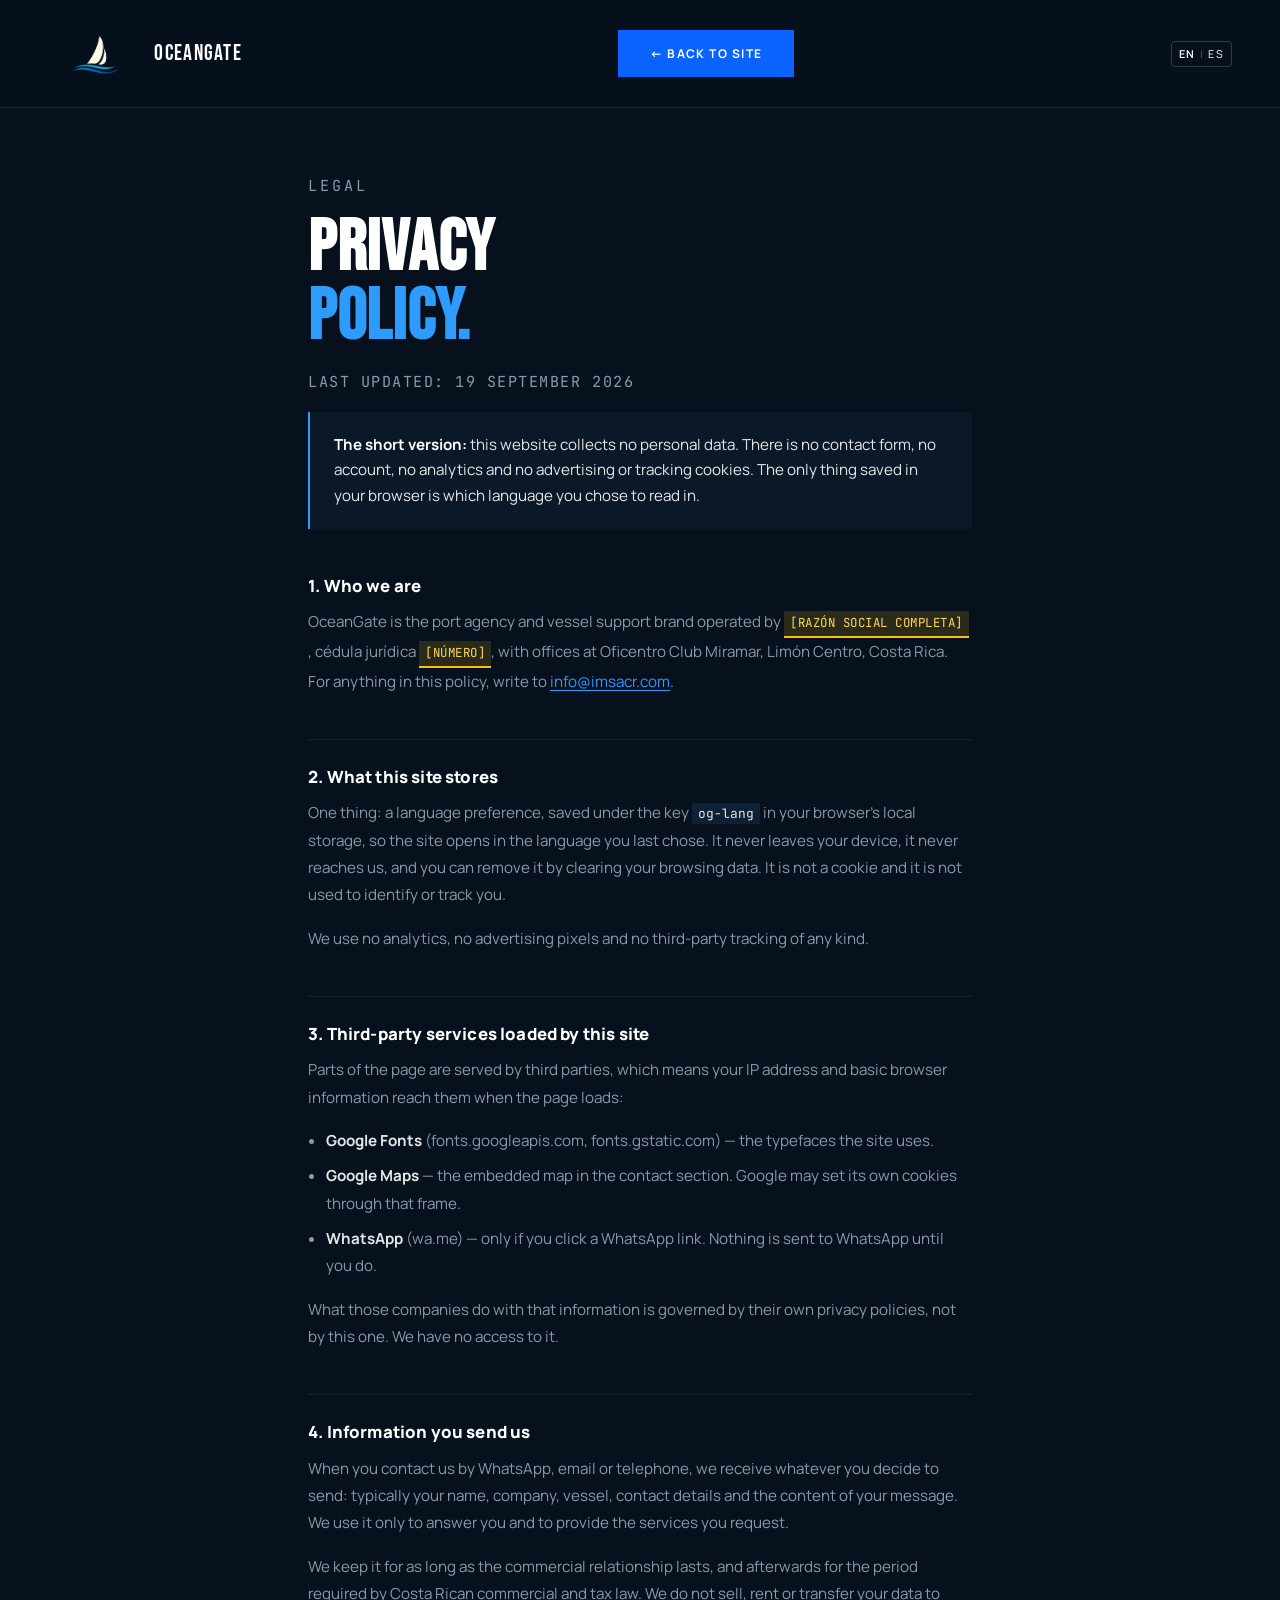
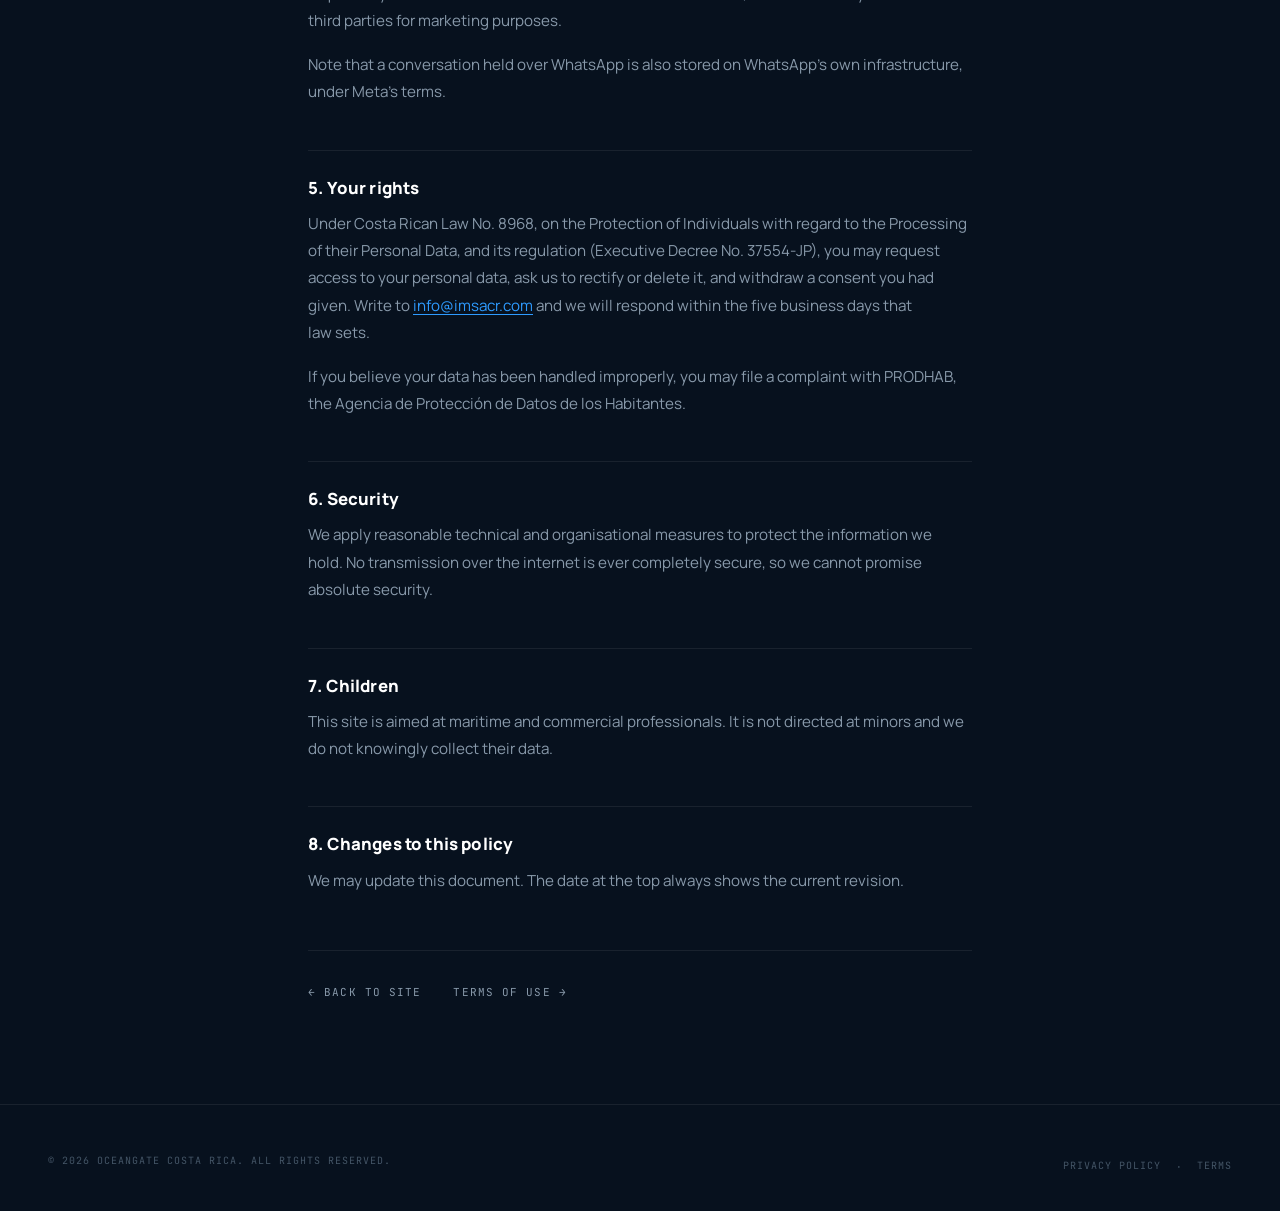
==== privacy.html @ 4425072d "Agrega borradores de Politica de Privacidad y Terminos de Uso Privacy Policy y Terms eran href="#" e" ====
<!DOCTYPE html>
<html lang="en">
<head>
  <meta charset="UTF-8" />
  <meta name="viewport" content="width=device-width, initial-scale=1.0" />
  <title>Privacy Policy — OceanGate</title>
  <meta name="description" content="How OceanGate handles personal data. This website collects no personal data: no forms, no analytics, no tracking cookies." />
  <meta name="robots" content="index, follow" />
  <link rel="canonical" href="https://oceangatecr.com/privacy.html" />
  <link rel="icon" type="image/svg+xml" href="assets/img/favicon.svg" />
  <link rel="apple-touch-icon" href="assets/img/oceangatelogo1.png" />
  <meta name="theme-color" content="#07111E" />

  <link rel="preconnect" href="https://fonts.googleapis.com" />
  <link rel="preconnect" href="https://fonts.gstatic.com" crossorigin />
  <link rel="stylesheet" href="https://fonts.googleapis.com/css2?family=Bebas+Neue&family=Manrope:wght@300;400;500;600;700;800&family=JetBrains+Mono:wght@400;500&display=swap" />
  <link rel="stylesheet" href="styles.css?v=20260919" />
</head>
<body class="legal-page">

  <a href="#legal-main" class="skip-link">Skip to content</a>

  <nav class="nav is-scrolled" role="navigation" aria-label="Main navigation">
    <a href="index.html" class="nav-logo" aria-label="OceanGate home">
      <img src="assets/img/oceangatelogo1.webp" alt="OceanGate" width="96" height="96" style="width:96px;height:96px;object-fit:contain;" />
      <span class="nav-logo-text">OceanGate</span>
    </a>
    <a href="index.html" class="nav-cta btn-primary">← Back to site</a>
    <button class="lang-toggle" id="lang-toggle" aria-label="Switch language">
      <span class="lang-toggle-current">EN</span>
      <span class="lang-toggle-sep" aria-hidden="true">|</span>
      <span class="lang-toggle-other">ES</span>
    </button>
  </nav>

  <main id="legal-main" class="legal-main">
    <div class="container legal-container">

      <!-- ══════════════ ENGLISH ══════════════ -->
      <article class="legal-doc" data-lang-block="en">
        <p class="section-label">Legal</p>
        <h1 class="legal-title">Privacy<br /><em>Policy.</em></h1>
        <p class="legal-updated mono">Last updated: 19 September 2026</p>

        <div class="legal-callout">
          <strong>The short version:</strong> this website collects no personal data. There is no
          contact form, no account, no analytics and no advertising or tracking cookies. The only
          thing saved in your browser is which language you chose to read in.
        </div>

        <h2>1. Who we are</h2>
        <p>
          OceanGate is the port agency and vessel support brand operated by
          <span class="legal-todo">[RAZÓN SOCIAL COMPLETA]</span>, cédula jurídica
          <span class="legal-todo">[NÚMERO]</span>, with offices at Oficentro Club Miramar,
          Limón Centro, Costa Rica. For anything in this policy, write to
          <a href="mailto:info@imsacr.com">info@imsacr.com</a>.
        </p>

        <h2>2. What this site stores</h2>
        <p>
          One thing: a language preference, saved under the key <code>og-lang</code> in your
          browser's local storage, so the site opens in the language you last chose. It never
          leaves your device, it never reaches us, and you can remove it by clearing your
          browsing data. It is not a cookie and it is not used to identify or track you.
        </p>
        <p>
          We use no analytics, no advertising pixels and no third-party tracking of any kind.
        </p>

        <h2>3. Third-party services loaded by this site</h2>
        <p>
          Parts of the page are served by third parties, which means your IP address and basic
          browser information reach them when the page loads:
        </p>
        <ul>
          <li><strong>Google Fonts</strong> (fonts.googleapis.com, fonts.gstatic.com) — the typefaces the site uses.</li>
          <li><strong>Google Maps</strong> — the embedded map in the contact section. Google may set its own cookies through that frame.</li>
          <li><strong>WhatsApp</strong> (wa.me) — only if you click a WhatsApp link. Nothing is sent to WhatsApp until you do.</li>
        </ul>
        <p>
          What those companies do with that information is governed by their own privacy
          policies, not by this one. We have no access to it.
        </p>

        <h2>4. Information you send us</h2>
        <p>
          When you contact us by WhatsApp, email or telephone, we receive whatever you decide to
          send: typically your name, company, vessel, contact details and the content of your
          message. We use it only to answer you and to provide the services you request.
        </p>
        <p>
          We keep it for as long as the commercial relationship lasts, and afterwards for the
          period required by Costa Rican commercial and tax law. We do not sell, rent or transfer
          your data to third parties for marketing purposes.
        </p>
        <p>
          Note that a conversation held over WhatsApp is also stored on WhatsApp's own
          infrastructure, under Meta's terms.
        </p>

        <h2>5. Your rights</h2>
        <p>
          Under Costa Rican Law No. 8968, on the Protection of Individuals with regard to the
          Processing of their Personal Data, and its regulation (Executive Decree No. 37554-JP),
          you may request access to your personal data, ask us to rectify or delete it, and
          withdraw a consent you had given. Write to
          <a href="mailto:info@imsacr.com">info@imsacr.com</a> and we will respond within the
          five business days that law sets.
        </p>
        <p>
          If you believe your data has been handled improperly, you may file a complaint with
          PRODHAB, the Agencia de Protección de Datos de los Habitantes.
        </p>

        <h2>6. Security</h2>
        <p>
          We apply reasonable technical and organisational measures to protect the information we
          hold. No transmission over the internet is ever completely secure, so we cannot promise
          absolute security.
        </p>

        <h2>7. Children</h2>
        <p>
          This site is aimed at maritime and commercial professionals. It is not directed at
          minors and we do not knowingly collect their data.
        </p>

        <h2>8. Changes to this policy</h2>
        <p>
          We may update this document. The date at the top always shows the current revision.
        </p>

        <div class="legal-foot-links">
          <a href="index.html">← Back to site</a>
          <a href="terms.html">Terms of Use →</a>
        </div>
      </article>

      <!-- ══════════════ ESPAÑOL ══════════════ -->
      <article class="legal-doc" data-lang-block="es" hidden>
        <p class="section-label">Legal</p>
        <h1 class="legal-title">Política de<br /><em>Privacidad.</em></h1>
        <p class="legal-updated mono">Última actualización: 19 de septiembre de 2026</p>

        <div class="legal-callout">
          <strong>En corto:</strong> este sitio web no recolecta datos personales. No hay
          formulario de contacto, no hay cuentas de usuario, no hay analítica y no hay cookies
          de publicidad ni de rastreo. Lo único que se guarda en su navegador es el idioma en
          que eligió leer.
        </div>

        <h2>1. Quiénes somos</h2>
        <p>
          OceanGate es la marca de agenciamiento portuario y soporte a buques operada por
          <span class="legal-todo">[RAZÓN SOCIAL COMPLETA]</span>, cédula jurídica
          <span class="legal-todo">[NÚMERO]</span>, con oficinas en el Oficentro Club Miramar,
          Limón Centro, Costa Rica. Para cualquier asunto relacionado con esta política, escriba
          a <a href="mailto:info@imsacr.com">info@imsacr.com</a>.
        </p>

        <h2>2. Qué almacena este sitio</h2>
        <p>
          Una sola cosa: la preferencia de idioma, guardada bajo la clave <code>og-lang</code> en
          el almacenamiento local de su navegador, para que el sitio abra en el idioma que usted
          eligió. Nunca sale de su dispositivo, nunca nos llega, y puede borrarla limpiando los
          datos de navegación. No es una cookie y no se usa para identificarlo ni rastrearlo.
        </p>
        <p>
          No utilizamos analítica, ni píxeles publicitarios, ni rastreo de terceros de ningún tipo.
        </p>

        <h2>3. Servicios de terceros que carga este sitio</h2>
        <p>
          Algunas partes de la página las sirven terceros, lo que significa que su dirección IP e
          información básica del navegador les llegan al cargarse la página:
        </p>
        <ul>
          <li><strong>Google Fonts</strong> (fonts.googleapis.com, fonts.gstatic.com) — las tipografías del sitio.</li>
          <li><strong>Google Maps</strong> — el mapa incrustado en la sección de contacto. Google puede colocar sus propias cookies a través de ese marco.</li>
          <li><strong>WhatsApp</strong> (wa.me) — únicamente si usted hace clic en un enlace de WhatsApp. Antes de eso no se le envía nada.</li>
        </ul>
        <p>
          Lo que esas empresas hagan con esa información se rige por sus propias políticas de
          privacidad, no por esta. Nosotros no tenemos acceso a ella.
        </p>

        <h2>4. Información que usted nos envía</h2>
        <p>
          Cuando nos contacta por WhatsApp, correo o teléfono, recibimos lo que usted decida
          enviarnos: normalmente su nombre, empresa, buque, datos de contacto y el contenido de su
          mensaje. Lo usamos únicamente para responderle y para prestar los servicios que solicita.
        </p>
        <p>
          Lo conservamos mientras dure la relación comercial y, después, por el plazo que exige la
          legislación comercial y tributaria costarricense. No vendemos, alquilamos ni cedemos sus
          datos a terceros con fines de mercadeo.
        </p>
        <p>
          Tenga presente que una conversación sostenida por WhatsApp queda también almacenada en
          la infraestructura de WhatsApp, bajo los términos de Meta.
        </p>

        <h2>5. Sus derechos</h2>
        <p>
          Conforme a la Ley N.° 8968, Ley de Protección de la Persona frente al tratamiento de sus
          datos personales, y su reglamento (Decreto Ejecutivo N.° 37554-JP), usted puede solicitar
          acceso a sus datos personales, pedir que los rectifiquemos o suprimamos, y revocar un
          consentimiento otorgado. Escriba a
          <a href="mailto:info@imsacr.com">info@imsacr.com</a> y le responderemos dentro de los
          cinco días hábiles que establece esa ley.
        </p>
        <p>
          Si considera que sus datos fueron tratados indebidamente, puede presentar una denuncia
          ante la PRODHAB, Agencia de Protección de Datos de los Habitantes.
        </p>

        <h2>6. Seguridad</h2>
        <p>
          Aplicamos medidas técnicas y organizativas razonables para proteger la información que
          tenemos. Ninguna transmisión por internet es completamente segura, de modo que no podemos
          prometer seguridad absoluta.
        </p>

        <h2>7. Menores de edad</h2>
        <p>
          Este sitio está dirigido a profesionales del sector marítimo y comercial. No se dirige a
          menores de edad y no recolectamos sus datos de forma consciente.
        </p>

        <h2>8. Cambios a esta política</h2>
        <p>
          Podemos actualizar este documento. La fecha del encabezado indica siempre la revisión
          vigente.
        </p>

        <div class="legal-foot-links">
          <a href="index.html">← Volver al sitio</a>
          <a href="terms.html">Términos de Uso →</a>
        </div>
      </article>

    </div>
  </main>

  <footer class="footer legal-footer" role="contentinfo">
    <div class="container">
      <div class="footer-bottom">
        <p class="mono">&copy; 2026 OceanGate Costa Rica. All rights reserved.</p>
        <div class="footer-bottom-links">
          <a href="privacy.html" class="mono">Privacy Policy</a>
          <span aria-hidden="true">·</span>
          <a href="terms.html" class="mono">Terms</a>
        </div>
      </div>
    </div>
  </footer>

  <script defer src="lib/legal.js?v=20260919"></script>
</body>
</html>
---- styles.css ----
/* =============================================================
   1. Tokens
   ============================================================= */
:root {
  --navy:       #07111E;
  --navy-2:     #0A1828;
  --navy-3:     #0D2035;
  --ocean:      #0B63FF;
  --ocean-2:    #0052D9;
  --electric:   #2E9BFF;
  --white:      #FFFFFF;
  --gray-light: #E6E6E6;
  --gray-mid:   #8899AA;
  --gray-dim:   #445566;
  --line:       rgba(255,255,255,0.07);
  --line-2:     rgba(46,155,255,0.15);

  --ease-out:   cubic-bezier(0.16, 1, 0.3, 1);
  --ease-in:    cubic-bezier(0.7, 0, 0.84, 0);
  --ease-soft:  cubic-bezier(0.25, 0.46, 0.45, 0.94);

  --sans: 'Manrope', -apple-system, BlinkMacSystemFont, 'Segoe UI', system-ui, sans-serif;
  --display: 'Bebas Neue', var(--sans);
  --mono: 'JetBrains Mono', 'Courier New', monospace;

  --container: 1280px;
  --gutter: clamp(1.25rem, 4vw, 3rem);
  --section-gap: clamp(80px, 10vw, 160px);
  --nav-h: 108px;
}

/* =============================================================
   2. Reset & Base
   ============================================================= */
*, *::before, *::after { box-sizing: border-box; margin: 0; padding: 0; }
html {
  -webkit-text-size-adjust: 100%;
  tab-size: 2;
  scroll-behavior: smooth;
}
body {
  font-family: var(--sans);
  font-size: 16px;
  line-height: 1.65;
  background: var(--navy);
  color: var(--white);
  overflow-x: clip;
  overscroll-behavior-y: none;
  -webkit-font-smoothing: antialiased;
  -moz-osx-font-smoothing: grayscale;
  text-rendering: optimizeLegibility;
}
img, svg, video { display: block; max-width: 100%; }
img { height: auto; }
button { font: inherit; color: inherit; cursor: pointer; border: 0; background: none; }
a { color: inherit; text-decoration: none; }
p { text-wrap: pretty; }
h1, h2, h3, h4 { text-wrap: balance; line-height: 1.05; }
::selection { background: var(--ocean); color: var(--white); }
:focus-visible { outline: 2px solid var(--electric); outline-offset: 3px; border-radius: 2px; }

/* =============================================================
   3. Utilities
   ============================================================= */
.skip-link {
  position: fixed; top: -100px; left: 1rem;
  padding: .6rem 1.2rem; background: var(--electric); color: var(--navy);
  z-index: 9999; font-weight: 700; font-size: 13px; letter-spacing: .05em;
  transition: top .2s;
}
.skip-link:focus { top: 1rem; }

.container {
  width: 100%;
  max-width: var(--container);
  margin-inline: auto;
  padding-inline: var(--gutter);
}

.section-padding { padding-block: var(--section-gap); }

.mono { font-family: var(--mono); font-size: 11px; letter-spacing: .1em; text-transform: uppercase; color: var(--gray-mid); }

.section-label {
  font-family: var(--mono);
  font-size: 11px;
  letter-spacing: .2em;
  text-transform: uppercase;
  color: var(--electric);
  margin-bottom: 1.5rem;
}

.section-title {
  font-family: var(--display);
  font-size: clamp(2.8rem, 6vw, 5.5rem);
  line-height: 0.95;
  letter-spacing: .01em;
  color: var(--white);
  margin-bottom: 1.5rem;
}
.section-title em { font-style: normal; color: var(--electric); }

.section-header {
  margin-bottom: clamp(3rem, 5vw, 5rem);
  max-width: 700px;
}

.section-desc {
  font-size: clamp(.9rem, 1.5vw, 1.1rem);
  color: var(--gray-mid);
  max-width: 580px;
  line-height: 1.7;
}

/* Live dot */
.live-dot {
  display: inline-block;
  width: 7px; height: 7px;
  border-radius: 50%;
  background: #00ff88;
  flex-shrink: 0;
  animation: livePulse 1.8s ease infinite;
  box-shadow: 0 0 6px rgba(0,255,136,.6);
}
.live-dot-small {
  display: inline-block;
  width: 5px; height: 5px;
  border-radius: 50%;
  background: #00ff88;
  flex-shrink: 0;
  animation: livePulse 1.8s ease infinite;
}
@keyframes livePulse {
  0%, 100% { opacity: 1; }
  50% { opacity: .3; }
}

/* =============================================================
   4. Buttons
   ============================================================= */
.btn-primary {
  display: inline-flex;
  align-items: center;
  gap: .6rem;
  padding: .85rem 2rem;
  background: var(--ocean);
  color: var(--white);
  font-family: var(--sans);
  font-weight: 700;
  font-size: .75rem;
  letter-spacing: .12em;
  text-transform: uppercase;
  border: none;
  cursor: pointer;
  position: relative;
  overflow: hidden;
  transition: background .25s var(--ease-out), transform .2s var(--ease-out), box-shadow .25s var(--ease-out);
}
.btn-primary::before {
  content: '';
  position: absolute; top: 0; left: -100%;
  width: 100%; height: 100%;
  background: linear-gradient(90deg, transparent, rgba(255,255,255,.12), transparent);
  transition: left .5s var(--ease-out);
}
.btn-primary:hover::before { left: 100%; }
.btn-primary:hover {
  background: var(--ocean-2);
  transform: translateY(-2px);
  box-shadow: 0 8px 32px rgba(11,99,255,.4);
}
.btn-primary:active { transform: translateY(0); }

.btn-ghost {
  display: inline-flex;
  align-items: center;
  gap: .5rem;
  padding: .85rem 2rem;
  background: transparent;
  color: var(--white);
  font-family: var(--sans);
  font-weight: 600;
  font-size: .75rem;
  letter-spacing: .12em;
  text-transform: uppercase;
  border: 1px solid rgba(255,255,255,.22);
  cursor: pointer;
  transition: border-color .25s var(--ease-out), background .25s var(--ease-out);
}
.btn-ghost:hover {
  border-color: rgba(255,255,255,.55);
  background: rgba(255,255,255,.05);
}

/* =============================================================
   5. Reveal animations
   ============================================================= */
[data-reveal] {
  opacity: 0;
  transform: translateY(28px);
  transition: opacity .8s var(--ease-out), transform .8s var(--ease-out);
}
[data-reveal].is-visible {
  opacity: 1;
  transform: none;
}
[data-reveal="image"] { transform: scale(.97); }
[data-reveal="image"].is-visible { transform: scale(1); }

.char-wrap { overflow: hidden; display: inline-block; }
.char {
  display: inline-block;
  opacity: 0;
  transform: translateY(60%);
  transition: opacity .5s var(--ease-out), transform .5s var(--ease-out);
}
.char.is-visible { opacity: 1; transform: none; }

/* =============================================================
   6. NAV
   ============================================================= */
.nav {
  position: fixed;
  top: 0; left: 0; right: 0;
  z-index: 100;
  height: var(--nav-h);
  display: flex;
  align-items: center;
  justify-content: space-between;
  padding-inline: var(--gutter);
  transition: background .4s var(--ease-out), backdrop-filter .4s, border-color .4s;
  border-bottom: 1px solid transparent;
}
.nav.is-scrolled {
  background: rgba(7,17,30,.88);
  backdrop-filter: blur(24px);
  -webkit-backdrop-filter: blur(24px);
  border-bottom-color: var(--line);
}
.nav-logo {
  display: flex;
  align-items: center;
  gap: .65rem;
  font-family: var(--display);
  font-size: 1.35rem;
  letter-spacing: .06em;
  color: var(--white);
  flex-shrink: 0;
}
.nav-links {
  display: none;
  list-style: none;
  align-items: center;
  gap: 2.5rem;
}
.nav-links a {
  font-size: .8rem;
  font-weight: 600;
  letter-spacing: .08em;
  text-transform: uppercase;
  color: var(--gray-light);
  position: relative;
  transition: color .2s;
}
.nav-links a::after {
  content: '';
  position: absolute;
  bottom: -4px; left: 0;
  width: 0; height: 1px;
  background: var(--electric);
  transition: width .3s var(--ease-out);
}
.nav-links a:hover { color: var(--white); }
.nav-links a:hover::after { width: 100%; }

.nav-cta { display: none; }

.lang-toggle {
  display: none;
  align-items: center;
  gap: .4em;
  background: none;
  border: 1px solid rgba(255,255,255,.18);
  border-radius: 4px;
  padding: .28em .65em;
  font-family: var(--font-mono);
  font-size: .68rem;
  letter-spacing: .12em;
  color: var(--muted);
  cursor: pointer;
  transition: border-color .25s, color .25s;
  text-transform: uppercase;
  flex-shrink: 0;
}
.lang-toggle:hover { border-color: var(--electric); color: var(--white); }
.lang-toggle-sep { opacity: .3; }
.lang-toggle-current { color: var(--white); font-weight: 600; }

.nav-hamburger {
  width: 36px; height: 36px;
  display: flex;
  flex-direction: column;
  justify-content: center;
  gap: 5px;
  padding: 4px;
}
.nav-hamburger span {
  display: block;
  height: 1.5px;
  background: var(--white);
  transition: transform .3s var(--ease-out), opacity .3s;
}
.nav-hamburger.is-open span:nth-child(1) { transform: translateY(6.5px) rotate(45deg); }
.nav-hamburger.is-open span:nth-child(2) { opacity: 0; }
.nav-hamburger.is-open span:nth-child(3) { transform: translateY(-6.5px) rotate(-45deg); }

/* Mobile menu */
.mobile-menu {
  position: fixed;
  inset: 0;
  z-index: 99;
  background: var(--navy);
  display: flex;
  flex-direction: column;
  justify-content: center;
  align-items: flex-start;
  padding: calc(var(--nav-h) + 2rem) var(--gutter) 3rem;
  transform: translateX(100%);
  transition: transform .45s var(--ease-out);
}
.mobile-menu.is-open { transform: translateX(0); }
.mobile-menu ul { list-style: none; margin-bottom: 2rem; }
.mobile-menu ul li + li { margin-top: 1.2rem; }
.mobile-menu ul a {
  font-family: var(--display);
  font-size: clamp(2.2rem, 8vw, 3.5rem);
  letter-spacing: .02em;
  color: var(--gray-mid);
  transition: color .2s;
}
.mobile-menu ul a:hover { color: var(--white); }
.mobile-menu .btn-primary { margin-bottom: 2rem; }
.mobile-menu-contact {
  margin-top: auto;
  border-top: 1px solid var(--line);
  padding-top: 1.5rem;
  display: flex;
  flex-direction: column;
  gap: .4rem;
}
.mobile-menu-contact span { font-family: var(--mono); font-size: 10px; letter-spacing: .15em; text-transform: uppercase; color: var(--gray-mid); }
.mobile-menu-contact a { font-size: 1.1rem; font-weight: 700; color: var(--electric); }

/* =============================================================
   7. HERO
   ============================================================= */
.hero {
  position: relative;
  min-height: 100vh;
  min-height: 100svh;
  display: flex;
  flex-direction: column;
  justify-content: flex-end;
  overflow: hidden;
}

.hero-bg {
  position: absolute;
  inset: 0;
  z-index: 0;
}
.hero-bg img {
  width: 100%; height: 100%;
  object-fit: cover;
  object-position: center;
  filter: saturate(1.05) contrast(1.05);
  transform: scale(1.06);
  animation: heroZoom 18s ease-out forwards;
}
@keyframes heroZoom {
  from { transform: scale(1.06); }
  to   { transform: scale(1.0); }
}
.hero-bg-tint {
  position: absolute;
  inset: 0;
  background:
    linear-gradient(0deg, rgba(7,17,30,.98) 0%, rgba(7,17,30,.65) 45%, rgba(7,17,30,.25) 100%),
    linear-gradient(90deg, rgba(7,17,30,.6) 0%, transparent 60%);
}

/* Section spotlight — cursor follow for non-hero sections */
.section-spotlight {
  position: absolute;
  inset: 0;
  pointer-events: none;
  z-index: 1;
  background: radial-gradient(
    circle 600px at var(--sx, 50%) var(--sy, 40%),
    rgba(11,99,255,.13) 0%, transparent 65%
  ),
  radial-gradient(
    circle 350px at calc(var(--sx, 50%) + 8%) calc(var(--sy, 40%) - 8%),
    rgba(46,155,255,.07) 0%, transparent 55%
  );
  opacity: 0;
  transition: opacity .5s ease;
}
[data-spotlight]:hover .section-spotlight { opacity: 1; }

/* Mouse-reactive gradient — the signature effect */
.hero-gradient {
  position: absolute;
  inset: 0;
  z-index: 1;
  background:
    radial-gradient(circle 700px at var(--mx, 60%) var(--my, 40%),
      rgba(11,99,255,.2) 0%, transparent 60%),
    radial-gradient(circle 500px at calc(var(--mx, 60%) - 15%) calc(var(--my, 40%) + 10%),
      rgba(46,155,255,.1) 0%, transparent 50%);
  pointer-events: none;
  transition: background .15s ease;
}

/* Grid overlay */
.hero-grid {
  position: absolute;
  inset: 0;
  z-index: 1;
  background-image:
    linear-gradient(rgba(255,255,255,.025) 1px, transparent 1px),
    linear-gradient(90deg, rgba(255,255,255,.025) 1px, transparent 1px);
  background-size: 80px 80px;
  pointer-events: none;
}

/* Scan line */
.hero-scan {
  position: absolute;
  top: -2px; left: 0; right: 0;
  height: 2px;
  background: linear-gradient(90deg, transparent, rgba(46,155,255,.5), transparent);
  z-index: 2;
  animation: scanLine 6s ease-in-out infinite;
  pointer-events: none;
}
@keyframes scanLine {
  0%, 100% { top: -2px; opacity: 0; }
  10% { opacity: 1; }
  90% { opacity: .3; }
  100% { top: 100%; }
}

.hero-inner {
  position: relative;
  z-index: 3;
  padding-bottom: clamp(120px, 18vh, 200px);
  padding-top: calc(var(--nav-h) + 3rem);
}

.hero-meta {
  display: flex;
  align-items: center;
  gap: .65rem;
  margin-bottom: 2rem;
}
.hero-meta .mono { color: var(--gray-mid); font-size: 11px; }

.hero-title {
  font-family: var(--display);
  font-size: clamp(3.8rem, 10vw, 9.5rem);
  line-height: .92;
  letter-spacing: .01em;
  color: var(--white);
  margin-bottom: 1.5rem;
  display: flex;
  flex-direction: column;
  gap: .08em;
}
.hero-line { display: block; overflow: hidden; }
.hero-line--accent { color: var(--electric); }

.hero-sub {
  display: flex;
  align-items: center;
  gap: .75rem;
  font-size: clamp(.85rem, 1.5vw, 1rem);
  font-weight: 600;
  letter-spacing: .12em;
  text-transform: uppercase;
  color: var(--gray-mid);
  margin-bottom: 1.2rem;
}
.hero-sub-sep { color: var(--line-2); }

.hero-desc {
  font-size: clamp(.9rem, 1.5vw, 1.1rem);
  color: var(--gray-mid);
  margin-bottom: 2.5rem;
  max-width: 480px;
}

.hero-actions {
  display: flex;
  flex-wrap: wrap;
  gap: 1rem;
}

/* Scroll indicator */
.hero-scroll-indicator {
  position: absolute;
  bottom: 160px;
  right: var(--gutter);
  z-index: 3;
  display: flex;
  flex-direction: column;
  align-items: center;
  gap: .75rem;
}
.hero-scroll-line {
  width: 1px;
  height: 60px;
  background: linear-gradient(180deg, var(--electric), transparent);
  animation: scrollPulse 2s ease-in-out infinite;
}
@keyframes scrollPulse {
  0%, 100% { transform: scaleY(1); opacity: 1; }
  50% { transform: scaleY(.6); opacity: .4; }
}
.hero-scroll-indicator .mono { writing-mode: vertical-rl; font-size: 9px; }

/* Stats bar */
.hero-stats {
  position: relative;
  z-index: 3;
  display: grid;
  grid-template-columns: repeat(4, 1fr);
  border-top: 1px solid var(--line);
  background: rgba(7,17,30,.7);
  backdrop-filter: blur(20px);
  -webkit-backdrop-filter: blur(20px);
}
.hero-stat {
  padding: .75rem var(--gutter);
  display: flex;
  flex-direction: column;
  gap: .15rem;
  border-right: 1px solid var(--line);
  border-bottom: 1px solid var(--line);
}
.hero-stat:nth-child(4n) { border-right: none; }
.hero-stat:nth-child(n+5) { border-bottom: none; }
.hero-stat-divider { display: none; }
.hero-audience {
  position: relative;
  z-index: 3;
  border-top: 1px solid var(--line);
  background: rgba(7,17,30,.75);
  backdrop-filter: blur(20px);
  -webkit-backdrop-filter: blur(20px);
  padding: 1.5rem var(--gutter);
  display: flex;
  align-items: center;
  gap: 2.5rem;
}
.hero-audience-header {
  flex-shrink: 0;
  max-width: 280px;
  border-right: 1px solid var(--line);
  padding-right: 2.5rem;
}
.hero-audience-eyebrow {
  display: block;
  font-size: .65rem;
  letter-spacing: .14em;
  text-transform: uppercase;
  color: var(--electric);
  margin-bottom: .5rem;
}
.hero-audience-sub {
  font-size: .78rem;
  line-height: 1.5;
  color: var(--gray-dim);
}
.hero-audience-cards {
  display: flex;
  gap: 0;
  flex: 1;
}
.hero-audience-card {
  flex: 1;
  display: flex;
  flex-direction: column;
  align-items: center;
  gap: .5rem;
  padding: .75rem 1rem;
  border-right: 1px solid var(--line);
  cursor: default;
  transition: background .25s;
}
.hero-audience-card:last-child { border-right: none; }
.hero-audience-card:hover { background: rgba(11,99,255,.07); }
.hero-audience-card svg {
  width: 22px; height: 22px;
  color: var(--electric);
  opacity: .75;
}
.hero-audience-card span {
  font-size: .68rem;
  font-weight: 600;
  letter-spacing: .08em;
  text-transform: uppercase;
  color: var(--gray-dim);
  text-align: center;
}
.hero-audience-card:hover svg { opacity: 1; }
.hero-audience-card:hover span { color: var(--white); }

.hero-stat-value {
  font-family: var(--display);
  font-size: clamp(1.3rem, 2.2vw, 1.9rem);
  color: var(--white);
  line-height: 1;
  letter-spacing: .02em;
}
.hero-stat-label {
  font-size: .7rem;
  font-weight: 600;
  letter-spacing: .1em;
  text-transform: uppercase;
  color: var(--gray-dim);
}

/* =============================================================
   8. ABOUT
   ============================================================= */
/* ── Sailing ship decorations ────────────────────────── */
.ship-wrap {
  position: absolute;
  display: inline-flex;
  align-items: flex-end;
  pointer-events: none;
  z-index: 0;
}
.ship-wrap--rtl {
  transform: scaleX(-1);
  animation: sail-rtl 28s linear infinite;
}
.ship-wrap--ltr {
  animation: sail-ltr 32s linear infinite;
}
.sailing-ship-img {
  width: clamp(110px, 13vw, 190px);
  height: auto;
  object-fit: contain;
  opacity: .12;
  display: block;
  filter: drop-shadow(0 0 10px rgba(11,99,255,.35));
}
/* Wake — water disturbance trailing behind each ship.
   bottom: 30% compensates for the ~30% transparent space below the hull in all ship PNGs */
.ship-wake {
  position: absolute;
  bottom: 30%;
  width: 130%;
  height: 14px;
  pointer-events: none;
}
.ship-wake--rtl {
  /* parent is scaleX(-1): right:100% in layout = visual-RIGHT = stern side ✓ */
  right: 100%;
  background: linear-gradient(to left, rgba(120,180,255,.2) 0%, rgba(120,180,255,.06) 60%, transparent 100%);
  clip-path: polygon(100% 35%, 0% 0%, 0% 100%, 100% 65%);
  filter: blur(2px);
}
.ship-wake--ltr {
  /* no flip: right:100% = layout-LEFT = stern side for LTR ship ✓ */
  right: 100%;
  background: linear-gradient(to left, rgba(120,180,255,.2) 0%, rgba(120,180,255,.06) 60%, transparent 100%);
  clip-path: polygon(100% 35%, 0% 0%, 0% 100%, 100% 65%);
  filter: blur(2px);
}
.ship-wake::before,
.ship-wake::after {
  content: "";
  position: absolute;
  left: 0; right: 0;
  height: 1px;
  background: rgba(150,200,255,.15);
}
.ship-wake::before { top: 20%; }
.ship-wake::after  { top: 72%; }

@keyframes sail-rtl {
  from { right: -220px; }
  to   { right: 110%; }
}
@keyframes sail-ltr {
  from { left: -220px; }
  to   { left: 110%; }
}

/* ── Ship edge fade — soft gradient masks ship entry/exit ─ */
/* Only covers the bottom ~35% of each section (the ship zone) so text is unaffected */
.about::before,
.services::before,
.coverage::before,
.portcall::before {
  content: '';
  position: absolute;
  bottom: 0;
  left: 0; right: 0;
  height: 35%;
  pointer-events: none;
  z-index: 1;
}
.about::before,
.portcall::before {
  background: linear-gradient(to right,
    var(--navy) 0%,
    transparent min(160px, 18%),
    transparent calc(100% - min(160px, 18%)),
    var(--navy) 100%
  );
}
.services::before,
.coverage::before {
  background: linear-gradient(to right,
    var(--navy-2) 0%,
    transparent min(160px, 18%),
    transparent calc(100% - min(160px, 18%)),
    var(--navy-2) 100%
  );
}

.about {
  position: relative;
  overflow: hidden;
  background: var(--navy);
}
.about-grid {
  display: grid;
  gap: clamp(3rem, 6vw, 5rem);
  align-items: center;
}
.about-text {}
.about-body {
  font-size: clamp(.9rem, 1.5vw, 1.05rem);
  color: var(--gray-mid);
  line-height: 1.8;
  margin-bottom: 1.2rem;
}
.about-values {
  margin-top: 2rem;
  display: flex;
  flex-direction: column;
  gap: 1rem;
}
.about-value {
  display: flex;
  gap: .75rem;
  font-size: .9rem;
  color: var(--gray-mid);
  line-height: 1.6;
}
.about-value-dot {
  width: 6px; height: 6px;
  border-radius: 50%;
  background: var(--ocean);
  flex-shrink: 0;
  margin-top: .45rem;
}

.about-visual {
  position: relative;
}
.about-img-wrap {
  position: relative;
  border-radius: 2px;
  overflow: hidden;
  aspect-ratio: 4/3;
}
.about-img-wrap img {
  width: 100%; height: 100%;
  object-fit: cover;
  filter: saturate(1.1);
  transition: transform .8s var(--ease-out);
}
.about-img-wrap:hover img { transform: scale(1.04); }
.about-img-overlay {
  position: absolute;
  inset: 0;
  background: linear-gradient(135deg, rgba(7,17,30,.4) 0%, transparent 50%);
}
.about-badge {
  position: absolute;
  bottom: -1rem;
  left: -1rem;
  background: var(--ocean);
  padding: 1rem 1.25rem;
  display: flex;
  align-items: center;
  gap: .75rem;
}
.about-badge-line {
  width: 1px; height: 48px;
  background: rgba(255,255,255,.3);
}
.about-badge-inner { display: flex; flex-direction: column; gap: .25rem; }
.about-badge-num {
  font-family: var(--display);
  font-size: 1.6rem;
  color: var(--white);
  letter-spacing: .05em;
  font-family: var(--display);
}
.about-badge-inner span:last-child {
  font-size: .7rem;
  font-weight: 600;
  letter-spacing: .1em;
  text-transform: uppercase;
  color: rgba(255,255,255,.7);
  line-height: 1.3;
}

/* =============================================================
   9. SERVICES
   ============================================================= */
/* docs band */
/* Vessel marquee band */
.vessel-marquee {
  width: 100%;
  overflow: hidden;
  background: rgba(7,17,30,.95);
  border-top: 1px solid var(--line);
  border-bottom: 1px solid var(--line);
  padding: .75rem 0;
  position: relative;
}
.vessel-marquee::before,
.vessel-marquee::after {
  content: "";
  position: absolute;
  top: 0; bottom: 0;
  width: 80px;
  z-index: 2;
  pointer-events: none;
}
.vessel-marquee::before { left: 0;  background: linear-gradient(to right, rgba(7,17,30,1), transparent); }
.vessel-marquee::after  { right: 0; background: linear-gradient(to left,  rgba(7,17,30,1), transparent); }
.vessel-marquee-track {
  display: flex;
  gap: 3rem;
  width: max-content;
  animation: marquee-scroll 28s linear infinite;
}
.vessel-marquee-img {
  height: clamp(64px, 8vw, 120px);
  width: auto;
  object-fit: contain;
  filter: drop-shadow(0 0 14px rgba(11,99,255,.5)) brightness(1.1);
  flex-shrink: 0;
}
@keyframes marquee-scroll {
  from { transform: translateX(0); }
  to   { transform: translateX(-33.333%); }
}

.docs-band {
  border-top: 1px solid var(--line);
  border-bottom: 1px solid var(--line);
  background: rgba(11,99,255,.04);
  padding: 1.25rem 0;
}
.docs-band-inner {
  display: flex;
  align-items: center;
  gap: 2.5rem;
  flex-wrap: wrap;
}
.docs-band-header {
  flex-shrink: 0;
  min-width: 200px;
}
.docs-band-eyebrow {
  display: block;
  font-size: .62rem;
  letter-spacing: .14em;
  text-transform: uppercase;
  color: var(--electric);
  margin-bottom: .3rem;
}
.docs-band-tagline {
  font-size: .8rem;
  color: var(--gray-dim);
  line-height: 1.4;
}
.docs-band-list {
  display: flex;
  flex-wrap: wrap;
  gap: .5rem 1.5rem;
  list-style: none;
  padding: 0; margin: 0;
  flex: 1;
}
.docs-band-list li {
  display: flex;
  align-items: center;
  gap: .4rem;
  font-size: .72rem;
  font-weight: 600;
  letter-spacing: .07em;
  text-transform: uppercase;
  color: var(--gray-mid, #8899aa);
}
.docs-band-list li svg {
  width: 13px; height: 13px;
  color: var(--electric);
  flex-shrink: 0;
}

.services {
  position: relative;
  overflow: hidden;
  background: var(--navy-2);
}
.services-bg {
  position: absolute;
  inset: 0;
  background-image:
    linear-gradient(rgba(255,255,255,.02) 1px, transparent 1px),
    linear-gradient(90deg, rgba(255,255,255,.02) 1px, transparent 1px);
  background-size: 60px 60px;
  pointer-events: none;
}

.services-grid {
  display: grid;
  grid-template-columns: repeat(2, 1fr);
  gap: 1px;
  background: var(--line);
  border: 1px solid var(--line);
}

.service-card {
  position: relative;
  background: var(--navy-2);
  padding: 2.5rem 2rem;
  display: flex;
  flex-direction: column;
  gap: .75rem;
  transition: background .3s var(--ease-out);
  overflow: hidden;
}
.service-card::before {
  content: '';
  position: absolute;
  bottom: 0; left: 0; right: 0;
  height: 2px;
  background: linear-gradient(90deg, var(--ocean), var(--electric));
  transform: scaleX(0);
  transform-origin: left;
  transition: transform .4s var(--ease-out);
}
.service-card:hover { background: var(--navy-3); }
.service-card:hover::before { transform: scaleX(1); }

.service-card--accent { background: rgba(11,99,255,.06); }
.service-card--glow { background: rgba(46,155,255,.04); }

.service-icon {
  width: 44px; height: 44px;
  color: var(--electric);
  flex-shrink: 0;
}
.service-num {
  position: absolute;
  top: 1.5rem; right: 1.75rem;
  font-size: 10px;
  color: var(--gray-dim);
  letter-spacing: .15em;
}
.service-card h3 {
  font-family: var(--display);
  font-size: clamp(1.3rem, 2.5vw, 1.65rem);
  letter-spacing: .02em;
  color: var(--white);
  line-height: 1.1;
}
.service-card p {
  font-size: .875rem;
  color: var(--gray-mid);
  line-height: 1.65;
  max-width: 340px;
  flex: 1;
}

.service-badge {
  display: inline-flex;
  align-items: center;
  gap: .4rem;
  padding: .3rem .65rem;
  background: rgba(11,99,255,.2);
  border: 1px solid rgba(11,99,255,.3);
  color: var(--electric);
  font-size: 9px;
  letter-spacing: .15em;
  width: fit-content;
}
.live-badge {
  background: rgba(0,255,136,.08);
  border-color: rgba(0,255,136,.2);
  color: #00ff88;
}

.service-expand {
  display: inline-flex;
  align-items: center;
  gap: .4rem;
  font-size: .75rem;
  font-weight: 600;
  letter-spacing: .1em;
  text-transform: uppercase;
  color: var(--electric);
  margin-top: .5rem;
  transition: gap .2s var(--ease-out), color .2s;
  width: fit-content;
}
.service-expand:hover { gap: .75rem; }

/* Service Modal */
.service-modal {
  position: fixed;
  inset: 0;
  z-index: 200;
  display: flex;
  align-items: center;
  justify-content: center;
  pointer-events: none;
  opacity: 0;
  transition: opacity .3s var(--ease-out);
}
.service-modal.is-open {
  pointer-events: all;
  opacity: 1;
}
.service-modal-backdrop {
  position: absolute;
  inset: 0;
  background: rgba(7,17,30,.85);
  backdrop-filter: blur(12px);
  -webkit-backdrop-filter: blur(12px);
  cursor: pointer;
}
.service-modal-inner {
  position: relative;
  z-index: 1;
  background: var(--navy-3);
  border: 1px solid var(--line-2);
  padding: clamp(2rem, 4vw, 3.5rem);
  max-width: 560px;
  width: calc(100% - 2rem);
  transform: translateY(20px);
  transition: transform .4s var(--ease-out);
}
.service-modal.is-open .service-modal-inner { transform: translateY(0); }
.service-modal-close {
  position: absolute;
  top: 1.25rem; right: 1.25rem;
  width: 32px; height: 32px;
  display: flex;
  align-items: center;
  justify-content: center;
  color: var(--gray-mid);
  font-size: 14px;
  border: 1px solid var(--line);
  transition: color .2s, border-color .2s;
}
.service-modal-close:hover { color: var(--white); border-color: rgba(255,255,255,.2); }
.service-modal-num {
  display: block;
  margin-bottom: .75rem;
  color: var(--electric);
  font-size: 10px;
}
.service-modal-inner h3 {
  font-family: var(--display);
  font-size: clamp(1.8rem, 4vw, 2.6rem);
  letter-spacing: .02em;
  color: var(--white);
  margin-bottom: 1.25rem;
}
.service-modal-inner p {
  font-size: .95rem;
  color: var(--gray-mid);
  line-height: 1.75;
  margin-bottom: 2rem;
}
.service-modal-inner .btn-primary { width: 100%; justify-content: center; }
.modal-details-list {
  list-style: none;
  padding: 0;
  margin: 0 0 2rem;
  display: flex;
  flex-direction: column;
  gap: .6rem;
}
.modal-details-list li {
  display: flex;
  align-items: center;
  gap: .6rem;
  font-size: .82rem;
  font-weight: 600;
  letter-spacing: .06em;
  text-transform: uppercase;
  color: var(--gray-mid);
}
.modal-details-list li::before {
  content: "";
  display: inline-block;
  width: 6px;
  height: 6px;
  border-radius: 50%;
  background: var(--electric);
  flex-shrink: 0;
}

/* =============================================================
   10. COVERAGE
   ============================================================= */
.coverage {
  background: var(--navy-2);
  position: relative;
  overflow: hidden;
}
.coverage-bg {
  position: absolute;
  inset: 0;
  background-image:
    linear-gradient(rgba(255,255,255,.02) 1px, transparent 1px),
    linear-gradient(90deg, rgba(255,255,255,.02) 1px, transparent 1px);
  background-size: 60px 60px;
  pointer-events: none;
}
/* Smooth fade into next section */
.coverage::after {
  content: "";
  position: absolute;
  bottom: 0;
  left: 0;
  right: 0;
  height: 120px;
  background: linear-gradient(to bottom, transparent, var(--navy-2));
  pointer-events: none;
  z-index: 2;
}
.coverage-layout {
  display: grid;
  gap: clamp(3rem, 5vw, 4rem);
  align-items: start;
}

.coverage-map {
  position: relative;
}
.coverage-map-inner {
  background: var(--navy-2);
  border: 1px solid var(--line);
  padding: 0;
  position: relative;
  overflow: hidden;
}

.cr-map { width: 100%; display: block; }
.cr-map-img { width: 100%; display: block; }
.cr-map-overlay { position: absolute; inset: 0; width: 100%; height: 100%; }
.cr-land { }
.port-dot {
  transition: opacity .4s var(--ease-out), r .3s var(--ease-out);
  cursor: pointer;
}
.port-dot.is-active { r: 8; }

.coverage-ports { display: flex; flex-direction: column; gap: 2.5rem; }
.coverage-coast {}
.coverage-coast-title {
  font-family: var(--mono);
  font-size: 11px;
  letter-spacing: .15em;
  text-transform: uppercase;
  color: var(--electric);
  margin-bottom: 1.25rem;
  display: flex;
  align-items: center;
  gap: .75rem;
}

.coverage-port-list { display: flex; flex-direction: column; gap: .5rem; }

.port-item {
  display: flex;
  align-items: center;
  gap: 1rem;
  padding: 1rem 1.25rem;
  background: var(--navy-2);
  border: 1px solid var(--line);
  text-align: left;
  transition: background .25s, border-color .25s, transform .2s;
  width: 100%;
  cursor: pointer;
}
.port-item:hover {
  background: var(--navy-3);
  border-color: var(--line-2);
  transform: translateX(4px);
}
.port-item.is-active {
  border-color: var(--ocean);
  background: rgba(11,99,255,.08);
}
.port-item-dot {
  width: 8px; height: 8px;
  border-radius: 50%;
  flex-shrink: 0;
  transition: box-shadow .3s;
}
.port-dot-carib { background: var(--ocean); box-shadow: 0 0 0 0 rgba(11,99,255,.4); }
.port-dot-pac   { background: var(--electric); box-shadow: 0 0 0 0 rgba(46,155,255,.4); }
.port-item.is-active .port-dot-carib { box-shadow: 0 0 0 4px rgba(11,99,255,.2); }
.port-item.is-active .port-dot-pac   { box-shadow: 0 0 0 4px rgba(46,155,255,.2); }

.port-item div {
  display: flex;
  flex-direction: column;
  gap: .15rem;
  flex: 1;
}
.port-item strong { font-size: .95rem; font-weight: 700; color: var(--white); }
.port-item .mono { color: var(--gray-dim); }
.port-item-arr { color: var(--gray-dim); font-size: .85rem; transition: color .2s, transform .2s; }
.port-item:hover .port-item-arr { color: var(--electric); transform: translateX(3px); }

/* ── Premium port map ─────────────────────────── */
@keyframes portPulse {
  0%   { transform: scale(1);   opacity: .65; }
  100% { transform: scale(2.6); opacity: 0;   }
}
@keyframes dashFlow {
  from { stroke-dashoffset: 18; }
  to   { stroke-dashoffset: 0;  }
}

.route-animated { animation: dashFlow 2.4s linear infinite; }

.port-group { cursor: pointer; }

.port-group .port-ring {
  transform-box: fill-box;
  transform-origin: center;
  opacity: 0;
}
.port-group.is-active .port-ring {
  animation: portPulse 1.8s ease-out infinite;
}
.port-group .port-outer,
.port-group .port-dot,
.port-group .port-center {
  transition: opacity .5s var(--ease-out);
}
.port-group .port-label {
  transition: opacity .25s ease;
  pointer-events: none;
}
.port-group.is-active .port-label { opacity: 1 !important; }
.port-group.is-active .port-dot   { filter: url(#portGlow); }

/* Port tooltip */
.port-tooltip {
  position: absolute;
  width: 205px;
  background: rgba(4,10,20,.96);
  border: 1px solid rgba(11,99,255,.38);
  backdrop-filter: blur(20px);
  -webkit-backdrop-filter: blur(20px);
  overflow: hidden;
  pointer-events: none;
  opacity: 0;
  transform: translateY(8px) scale(.97);
  transition: opacity .22s ease, transform .22s ease;
  z-index: 20;
  box-shadow: 0 14px 44px rgba(0,0,0,.65), 0 0 0 1px rgba(11,99,255,.06);
}
.port-tooltip.is-visible {
  opacity: 1;
  transform: translateY(0) scale(1);
}
.port-tooltip-img {
  width: 100%;
  height: 76px;
  object-fit: cover;
  display: block;
}
.port-tooltip-body { padding: .6rem .9rem .75rem; }
.port-tooltip-coast {
  display: block;
  font-family: var(--mono);
  font-size: 9px;
  letter-spacing: .15em;
  text-transform: uppercase;
  color: var(--electric);
  margin-bottom: .18rem;
}
.port-tooltip-name {
  display: block;
  font-size: .875rem;
  font-weight: 700;
  color: var(--white);
  margin-bottom: .28rem;
}
.port-tooltip-desc {
  font-size: .72rem;
  color: var(--gray);
  margin: 0;
  line-height: 1.45;
}

/* Costa Rica flag text */
.cr-flag-text {
  background: linear-gradient(
    180deg,
    #002B7F 0%,
    #002B7F 20%,
    #FFFFFF 20%,
    #FFFFFF 35%,
    #CE1126 35%,
    #CE1126 65%,
    #FFFFFF 65%,
    #FFFFFF 80%,
    #002B7F 80%,
    #002B7F 100%
  );
  -webkit-background-clip: text;
  background-clip: text;
  -webkit-text-fill-color: transparent;
  color: transparent;
}

/* =============================================================
   11. INDUSTRIES
   ============================================================= */
.industries {
  position: relative;
  background: var(--navy-2);
  overflow: hidden;
}
.industries-bg {
  position: absolute;
  inset: 0;
  pointer-events: none;
  overflow: hidden;
}
.industries-carousel {
  position: absolute;
  inset: 0;
}
.industries-carousel-slide {
  position: absolute;
  inset: 0;
  background-size: cover;
  background-position: center;
  opacity: 0;
  transition: opacity 1.2s ease-in-out;
}
.industries-carousel-slide.is-active {
  opacity: 1;
}
/* Rotating title */
.industries-title-carousel { position: relative; min-height: 14rem; margin-bottom: 2rem; }
.ind-title {
  position: absolute;
  top: 0; left: 0;
  width: 100%;
  opacity: 0;
  transition: opacity 1.4s ease;
  text-shadow: 0 1px 6px rgba(0,0,0,.5);
  pointer-events: none;
}
.ind-title--active {
  opacity: 1;
  pointer-events: auto;
}

/* Subtle dark overlay — light enough to see photo, dark enough for text */
.industries-bg::after {
  content: "";
  position: absolute;
  inset: 0;
  background: linear-gradient(
    to bottom,
    rgba(7,17,30,.55) 0%,
    rgba(7,17,30,.40) 50%,
    rgba(7,17,30,.60) 100%
  );
  z-index: 1;
}
.industries-grid {
  display: grid;
  grid-template-columns: repeat(3, 1fr);
  gap: 1.25rem;
}
@media (max-width: 900px) {
  .industries-grid { grid-template-columns: repeat(2, 1fr); }
}
@media (max-width: 560px) {
  .industries-grid { grid-template-columns: 1fr; }
}
.industry-card {
  border: 1px solid rgba(255,255,255,.12);
  padding: 0;
  display: flex;
  flex-direction: column;
  align-items: stretch;
  transition: border-color .3s, transform .3s var(--ease-out), box-shadow .3s;
  transition-delay: var(--delay, 0s);
  position: relative;
  overflow: hidden;
  background: rgba(7,17,30,.55);
  backdrop-filter: blur(6px);
}
.industry-card::after {
  content: '';
  position: absolute;
  inset: 0;
  background: linear-gradient(160deg, rgba(11,99,255,.12) 0%, transparent 65%);
  opacity: 0;
  transition: opacity .3s;
  pointer-events: none;
}
.industry-card:hover { border-color: rgba(11,99,255,.5); transform: translateY(-4px); box-shadow: 0 16px 48px rgba(11,99,255,.22); }
.industry-card:hover::after { opacity: 1; }
.industry-vessel-img {
  width: 100%;
  aspect-ratio: 16/9;
  object-fit: contain;
  display: block;
  padding: 1.5rem 1.5rem 0;
  filter: drop-shadow(0 0 22px rgba(11,99,255,.6)) brightness(1.15);
}
.industry-card-body {
  padding: 1rem 1.5rem 1.5rem;
  border-top: 1px solid rgba(255,255,255,.1);
  margin-top: auto;
  display: flex;
  flex-direction: column;
  gap: .4rem;
}
.industry-card h3 {
  font-family: var(--display);
  font-size: clamp(1rem, 2vw, 1.35rem);
  letter-spacing: .03em;
  color: var(--white);
  margin-bottom: .1rem;
}
.industry-card .industry-type {
  font-family: var(--mono);
  font-size: 9px;
  color: var(--electric);
  letter-spacing: .16em;
  text-transform: uppercase;
  opacity: .8;
}
.industry-card .industry-desc {
  font-size: .75rem;
  color: var(--gray-mid, #8899aa);
  line-height: 1.55;
  margin-top: .3rem;
}

/* =============================================================
   PHOTO CAROUSEL
   ============================================================= */
.photo-carousel {
  position: relative;
  overflow: hidden;
  border-radius: 4px;
  margin-top: 3rem;
  line-height: 0;
  border: 1px solid rgba(255,255,255,.1);
  box-shadow: 0 0 0 1px rgba(11,99,255,.18), inset 0 0 0 1px rgba(255,255,255,.04);
}
.photo-carousel-track {
  display: flex;
  transition: transform .55s cubic-bezier(.4,0,.2,1);
  will-change: transform;
}
.photo-carousel-slide {
  flex: 0 0 100%;
}
.photo-carousel-slide img {
  width: 100%;
  height: clamp(220px, 30vw, 420px);
  object-fit: cover;
  display: block;
  filter: saturate(.75) brightness(.6);
}
.photo-carousel-dots {
  position: absolute;
  bottom: 1rem;
  left: 50%;
  transform: translateX(-50%);
  display: flex;
  gap: .5rem;
  z-index: 2;
}
.photo-carousel-dot {
  width: 8px;
  height: 8px;
  border-radius: 50%;
  background: rgba(255,255,255,.35);
  border: none;
  cursor: pointer;
  transition: background .3s, transform .3s;
  padding: 0;
}
.photo-carousel-dot.is-active {
  background: #fff;
  transform: scale(1.3);
}

/* =============================================================
   12. WHY
   ============================================================= */
.why { background: var(--navy); }
.why-intro {
  display: grid;
  grid-template-columns: 1fr 1fr;
  gap: 3rem;
  align-items: center;
  margin-bottom: 3rem;
}
.why-visual {
  border-radius: 3px;
  overflow: hidden;
  line-height: 0;
}
.why-photo {
  width: 100%;
  height: 260px;
  object-fit: cover;
  display: block;
  filter: saturate(.9) brightness(.95);
}
.why-grid {
  display: grid;
  grid-template-columns: repeat(2, 1fr);
  gap: 1px;
  background: var(--line);
  border: 1px solid var(--line);
}
.why-card {
  background: var(--navy);
  padding: 2.5rem 2rem;
  display: flex;
  flex-direction: column;
  gap: .75rem;
  transition: background .3s;
  transition-delay: var(--delay, 0s);
}
.why-card:hover { background: var(--navy-2); }

.why-stat {
  font-family: var(--display);
  font-size: clamp(2.4rem, 5vw, 3.8rem);
  color: var(--electric);
  line-height: 1;
  letter-spacing: .02em;
  display: flex;
  align-items: baseline;
  gap: .2rem;
}
.why-stat span {
  font-family: var(--display);
  font-size: 60%;
  color: var(--gray-dim);
}
.why-card h3 {
  font-size: 1rem;
  font-weight: 700;
  letter-spacing: .04em;
  color: var(--white);
}
.why-card p { font-size: .85rem; color: var(--gray-mid); line-height: 1.65; }

/* =============================================================
   13. PROCESS
   ============================================================= */
.process {
  position: relative;
  overflow: hidden;
}
.process-bg {
  position: absolute;
  inset: 0;
  z-index: 0;
}
.process-bg img {
  width: 100%; height: 100%;
  object-fit: cover;
  filter: saturate(.8);
}
.process-bg-tint {
  position: absolute;
  inset: 0;
  background: linear-gradient(0deg, rgba(7,17,30,.97) 0%, rgba(7,17,30,.88) 50%, rgba(7,17,30,.97) 100%);
}
.process .container { position: relative; z-index: 1; }
.process .section-header { max-width: 600px; }

.process-timeline {
  display: grid;
  gap: 0;
  position: relative;
}
.process-timeline::before {
  content: '';
  position: absolute;
  left: 24px; top: 0; bottom: 0;
  width: 1px;
  background: linear-gradient(180deg, var(--ocean), var(--electric), transparent);
}

.process-step {
  position: relative;
  padding: 1.75rem 0 1.75rem 4.5rem;
  border-bottom: 1px solid var(--line);
  transition-delay: var(--delay, 0s);
}
.process-step:last-child { border-bottom: 0; }

.process-step-num {
  position: absolute;
  left: 0;
  top: 50%; transform: translateY(-50%);
  width: 48px; height: 48px;
  background: var(--navy);
  border: 1px solid var(--ocean);
  display: flex;
  align-items: center;
  justify-content: center;
  font-size: 11px;
  color: var(--electric);
  letter-spacing: .1em;
}

.process-step h3 {
  font-family: var(--display);
  font-size: clamp(1.3rem, 2.5vw, 1.8rem);
  letter-spacing: .02em;
  color: var(--white);
  margin-bottom: .5rem;
}
.process-step p { font-size: .9rem; color: var(--gray-mid); line-height: 1.7; max-width: 540px; }

/* =============================================================
   14. OPS CENTER
   ============================================================= */
.ops-center {
  position: relative;
  background: var(--navy-2);
  overflow: hidden;
}
.ops-bg {
  position: absolute;
  inset: 0;
  background:
    radial-gradient(ellipse 60% 80% at 80% 50%, rgba(11,99,255,.08) 0%, transparent 60%),
    linear-gradient(rgba(255,255,255,.02) 1px, transparent 1px),
    linear-gradient(90deg, rgba(255,255,255,.02) 1px, transparent 1px);
  background-size: auto, 60px 60px, 60px 60px;
  pointer-events: none;
}
.ops-layout {
  display: grid;
  gap: clamp(3rem, 5vw, 4rem);
  align-items: center;
}
.ops-desc {
  font-size: clamp(.9rem, 1.5vw, 1.05rem);
  color: var(--gray-mid);
  line-height: 1.75;
  margin-bottom: 2.5rem;
}
.ops-channels { display: flex; flex-direction: column; gap: 1rem; }
.ops-channel {
  display: flex;
  align-items: center;
  gap: 1rem;
  padding: 1rem 1.25rem;
  background: var(--navy);
  border: 1px solid var(--line);
  transition: border-color .25s, background .25s;
}
.ops-channel:hover { border-color: var(--line-2); background: rgba(11,99,255,.06); }
.ops-channel-icon {
  width: 40px; height: 40px;
  display: flex; align-items: center; justify-content: center;
  background: rgba(46,155,255,.1);
  border: 1px solid rgba(46,155,255,.2);
  color: var(--electric);
  flex-shrink: 0;
}
.ops-channel-icon--whatsapp {
  background: rgba(0,255,136,.08);
  border-color: rgba(0,255,136,.2);
  color: #00ff88;
}
.ops-channel div { display: flex; flex-direction: column; gap: .2rem; }
.ops-channel .mono { font-size: 9px; color: var(--gray-dim); }
.ops-channel strong { font-size: .95rem; font-weight: 700; color: var(--white); }

.ops-status-card {
  background: var(--navy);
  border: 1px solid var(--line);
  overflow: hidden;
}
.ops-status-header {
  display: flex;
  align-items: center;
  justify-content: space-between;
  padding: 1rem 1.5rem;
  border-bottom: 1px solid var(--line);
  background: rgba(0,255,136,.04);
}
.ops-live {
  display: flex;
  align-items: center;
  gap: .5rem;
  font-family: var(--mono);
  font-size: 11px;
  color: #00ff88;
  letter-spacing: .15em;
}
.ops-status-time { color: var(--gray-dim); font-size: 10px; }
.ops-status-body { padding: 1.25rem 1.5rem; display: flex; flex-direction: column; gap: .75rem; }
.ops-status-row {
  display: flex;
  justify-content: space-between;
  align-items: center;
  font-size: .85rem;
  color: var(--gray-mid);
  padding-bottom: .75rem;
  border-bottom: 1px solid var(--line);
}
.ops-status-row:last-child { border-bottom: 0; padding-bottom: 0; }
.ops-status-ok { color: #00ff88; font-size: 10px; letter-spacing: .12em; }
.ops-status-footer {
  padding: .85rem 1.5rem;
  border-top: 1px solid var(--line);
  font-size: 10px;
  color: var(--gray-dim);
  letter-spacing: .1em;
  text-align: center;
}

/* =============================================================
   15. TESTIMONIALS
   ============================================================= */
/* =============================================================
   PORT CALL PROCESS
   ============================================================= */
.portcall { background: var(--navy); border-top: 1px solid var(--line); position: relative; overflow: hidden; padding-bottom: 0; }
.testimonials { padding-top: 0; }
.portcall-grid {
  display: grid;
  grid-template-columns: repeat(3, 1fr);
  gap: 0;
  border: 1px solid var(--line);
  margin-top: 3rem;
}
.portcall-step {
  display: flex;
  gap: 1.25rem;
  padding: 1.75rem 1.5rem;
  border-right: 1px solid var(--line);
  border-bottom: 1px solid var(--line);
  transition: background .2s;
}
.portcall-step:hover { background: rgba(11,99,255,.05); }
.portcall-step:nth-child(3n) { border-right: none; }
.portcall-step:nth-child(4),
.portcall-step:nth-child(5),
.portcall-step:nth-child(6) { border-bottom: none; }
.portcall-num {
  font-size: .65rem;
  letter-spacing: .12em;
  color: var(--electric);
  opacity: .7;
  flex-shrink: 0;
  padding-top: .2rem;
}
.portcall-body h3 {
  font-family: var(--font-display);
  font-size: .9rem;
  text-transform: uppercase;
  letter-spacing: .06em;
  color: var(--white);
  margin-bottom: .5rem;
}
.portcall-body p {
  font-size: .78rem;
  color: var(--gray-dim);
  line-height: 1.65;
}
@media (max-width: 768px) {
  .portcall-grid { grid-template-columns: 1fr; }
  .portcall-step { border-right: none; }
  .portcall-step:nth-child(4),
  .portcall-step:nth-child(5) { border-bottom: 1px solid var(--line); }
}

.testimonials { background: var(--navy); position: relative; }
.testimonials-grid {
  display: grid;
  gap: 1.5rem;
}
.testimonial-card {
  background: var(--navy-2);
  border: 1px solid var(--line);
  padding: 2.5rem 2rem;
  position: relative;
  transition-delay: var(--delay, 0s);
}
.testimonial-card::before {
  content: '"';
  position: absolute;
  top: 1rem; left: 1.5rem;
  font-family: var(--display);
  font-size: 6rem;
  color: var(--ocean);
  opacity: .15;
  line-height: 1;
  pointer-events: none;
}
.testimonial-card p {
  font-size: clamp(.9rem, 1.5vw, 1.05rem);
  color: var(--gray-light);
  line-height: 1.75;
  margin-bottom: 1.5rem;
  position: relative;
  z-index: 1;
}
.testimonial-card footer {
  display: flex;
  flex-direction: column;
  gap: .25rem;
}
.testimonial-card strong { font-size: .95rem; color: var(--white); }
.testimonial-card .mono { color: var(--gray-dim); font-size: 9px; }

/* =============================================================
   16. CONTACT
   ============================================================= */
/* WhatsApp floating bubble */
.wa-bubble {
  position: fixed;
  bottom: 2rem;
  right: 2rem;
  display: flex;
  align-items: center;
  gap: .75rem;
  background: #0d1e33;
  border: 1px solid rgba(37,211,102,.3);
  border-radius: 50px;
  padding: .6rem 1.1rem .6rem .6rem;
  box-shadow: 0 8px 32px rgba(0,0,0,.45), 0 0 0 1px rgba(37,211,102,.1);
  text-decoration: none;
  z-index: 9999;
  opacity: 0;
  transform: translateY(12px);
  pointer-events: none;
  transition: opacity .4s ease, transform .4s ease;
}
.wa-bubble.is-visible {
  opacity: 1;
  transform: translateY(0);
  pointer-events: auto;
}
.wa-bubble:hover { border-color: rgba(37,211,102,.6); box-shadow: 0 8px 32px rgba(0,0,0,.55), 0 0 16px rgba(37,211,102,.15); }
.wa-bubble-icon { width: 36px; height: 36px; flex-shrink: 0; }
.wa-bubble-text {
  font-size: .7rem;
  font-weight: 700;
  letter-spacing: .05em;
  text-transform: uppercase;
  color: #fff;
  white-space: nowrap;
}

.contact { background: var(--navy-2); }
.contact-layout {
  display: grid;
  gap: clamp(3rem, 5vw, 4rem);
  align-items: start;
}

/* ── WhatsApp contact panel ──────────────────────────── */
.contact-wa {
  position: relative;
  display: flex;
  flex-direction: column;
  gap: 1.25rem;
  padding: clamp(1.75rem, 3vw, 2.5rem);
  background: linear-gradient(160deg, var(--navy-3) 0%, var(--navy) 100%);
  border: 1px solid var(--line);
  overflow: hidden;
}
.contact-wa::before {
  content: "";
  position: absolute;
  inset: 0 0 auto 0;
  height: 2px;
  background: linear-gradient(90deg, #25D366, var(--electric), transparent);
}
.contact-wa-head {
  display: flex;
  align-items: center;
  gap: .6rem;
}
.contact-wa-head .mono {
  font-size: 9px;
  letter-spacing: .16em;
  text-transform: uppercase;
  color: var(--gray-mid);
}
.contact-wa-title {
  font-family: var(--display);
  font-size: clamp(1.9rem, 4vw, 2.6rem);
  line-height: 1;
  letter-spacing: .01em;
  color: var(--white);
}
.contact-wa-body {
  font-size: .95rem;
  line-height: 1.65;
  color: var(--gray-mid);
  max-width: 46ch;
}
.contact-wa-picker {
  display: grid;
  gap: 1.25rem;
  padding-top: .5rem;
}

/* CTA */
.contact-wa-cta {
  display: inline-flex;
  align-items: center;
  justify-content: center;
  gap: .75rem;
  width: 100%;
  padding: 1.15rem 2rem;
  background: #25D366;
  color: #062611;
  font-family: var(--sans);
  font-size: .8rem;
  font-weight: 800;
  letter-spacing: .12em;
  text-transform: uppercase;
  border: 1px solid transparent;
  transition: background .25s var(--ease-out), transform .25s var(--ease-out), box-shadow .25s;
}
.contact-wa-cta:hover,
.contact-wa-cta:focus-visible {
  background: #1FBE5A;
  transform: translateY(-2px);
  box-shadow: 0 12px 32px rgba(37,211,102,.28);
}
.contact-wa-cta-icon { width: 22px; height: 22px; flex: none; }
.contact-wa-cta-arrow { transition: transform .25s var(--ease-out); }
.contact-wa-cta:hover .contact-wa-cta-arrow { transform: translateX(4px); }

/* Message preview */
.contact-wa-preview {
  display: flex;
  flex-direction: column;
  gap: .4rem;
  padding: .9rem 1rem;
  background: var(--navy-2);
  border-left: 2px solid #25D366;
  font-size: .78rem;
  line-height: 1.55;
  letter-spacing: .02em;
  /* Reads as an actual message, so override the shouty .mono casing. */
  text-transform: none;
  color: var(--gray-light);
}
.contact-wa-preview-label {
  font-size: 9px;
  letter-spacing: .16em;
  text-transform: uppercase;
  color: var(--gray-dim);
}
.contact-wa-preview #wa-preview-text { color: var(--gray-light); }
.contact-wa-alt {
  font-size: .8rem;
  line-height: 1.6;
  color: var(--gray-dim);
}

@media (min-width: 540px) {
  .contact-wa-picker { grid-template-columns: repeat(2, 1fr); }
}

.form-group {
  display: flex;
  flex-direction: column;
  gap: .5rem;
}
.form-group label {
  font-size: .75rem;
  font-weight: 700;
  letter-spacing: .1em;
  text-transform: uppercase;
  color: var(--gray-mid);
}
.form-group input,
.form-group select,
.form-group textarea {
  background: var(--navy);
  border: 1px solid var(--line);
  color: var(--white);
  font-family: var(--sans);
  font-size: .95rem;
  padding: .85rem 1rem;
  outline: none;
  transition: border-color .25s var(--ease-out), box-shadow .25s;
  -webkit-appearance: none;
  border-radius: 0;
  width: 100%;
}
.form-group input:focus,
.form-group select:focus,
.form-group textarea:focus {
  border-color: var(--ocean);
  box-shadow: 0 0 0 3px rgba(11,99,255,.15);
}
.form-group input::placeholder,
.form-group textarea::placeholder { color: var(--gray-dim); }
.form-group select { cursor: pointer; color: var(--white); }
.form-group select option { background: var(--navy-2); color: var(--white); }
.form-group textarea { resize: vertical; min-height: 120px; }


.contact-emergency {
  display: flex;
  align-items: flex-start;
  gap: 1rem;
  padding: 1.5rem;
  background: rgba(0,255,136,.04);
  border: 1px solid rgba(0,255,136,.15);
  margin-bottom: 2rem;
}
.contact-emergency .mono { font-size: 9px; color: var(--gray-mid); margin-bottom: .2rem; }
.contact-emergency-num {
  font-family: var(--display);
  font-size: clamp(1.6rem, 3vw, 2rem);
  color: #00ff88;
  letter-spacing: .05em;
  display: block;
}

.contact-details { display: flex; flex-direction: column; gap: 1rem; margin-bottom: 2rem; }
.contact-detail {
  display: flex;
  flex-direction: column;
  gap: .2rem;
  padding-bottom: 1rem;
  border-bottom: 1px solid var(--line);
}
.contact-detail:last-child { border-bottom: 0; }
.contact-detail-label { font-size: 9px; letter-spacing: .15em; text-transform: uppercase; color: var(--gray-dim); }
.contact-detail a, .contact-detail span { font-size: .95rem; font-weight: 600; color: var(--gray-light); transition: color .2s; }
.contact-detail a:hover { color: var(--electric); }

/* Location tooltip card */
.contact-detail--location { position: relative; }
.location-trigger {
  cursor: default;
  line-height: 1.5;
}
.location-map-card {
  position: absolute;
  top: 100%;
  left: 0;
  margin-top: .75rem;
  width: 280px;
  background: var(--surface, #0d1e33);
  border: 1px solid var(--line);
  border-radius: 6px;
  overflow: hidden;
  box-shadow: 0 12px 40px rgba(0,0,0,.55);
  opacity: 0;
  pointer-events: none;
  transform: translateY(6px);
  transition: opacity .2s ease, transform .2s ease;
  z-index: 200;
}
.contact-detail--location:hover .location-map-card,
.contact-detail--location:focus-within .location-map-card {
  opacity: 1;
  pointer-events: auto;
  transform: translateY(0);
}
.location-map-card-header {
  font-size: .6rem;
  letter-spacing: .12em;
  text-transform: uppercase;
  color: var(--electric);
  padding: .6rem .75rem .4rem;
}
.location-map-card-link {
  display: block;
  font-size: .6rem;
  letter-spacing: .1em;
  text-transform: uppercase;
  color: var(--electric);
  padding: .5rem .75rem;
  border-top: 1px solid var(--line);
  transition: background .15s;
}
.location-map-card-link:hover { background: rgba(11,99,255,.1); }

.contact-ports-summary { }
.contact-ports-summary .mono { margin-bottom: .75rem; }
.contact-ports-tags { display: flex; flex-wrap: wrap; gap: .5rem; }
.port-tag {
  padding: .3rem .75rem;
  border: 1px solid var(--line-2);
  font-family: var(--mono);
  font-size: 10px;
  letter-spacing: .1em;
  color: var(--electric);
  background: rgba(46,155,255,.05);
}

/* =============================================================
   17. FOOTER
   ============================================================= */
.footer {
  background: var(--navy);
  border-top: 1px solid var(--line);
  padding-block: 3rem 2rem;
}
.footer-top {
  display: grid;
  gap: 3rem;
  margin-bottom: 3rem;
  padding-bottom: 3rem;
  border-bottom: 1px solid var(--line);
}
.footer-brand .nav-logo { margin-bottom: 1rem; }
.footer-brand p { font-size: .85rem; color: var(--gray-mid); margin-bottom: .4rem; }
.footer-brand .footer-loc { font-size: 10px; color: var(--gray-dim); margin-top: .5rem; }

.footer-nav { display: grid; grid-template-columns: repeat(3, 1fr); gap: 2rem; }
.footer-nav-col { display: flex; flex-direction: column; gap: .6rem; }
.footer-nav-col strong {
  font-size: .7rem;
  font-weight: 800;
  letter-spacing: .15em;
  text-transform: uppercase;
  color: var(--gray-mid);
  margin-bottom: .4rem;
}
.footer-nav-col a { font-size: .85rem; color: var(--gray-dim); transition: color .2s; }
.footer-nav-col a:hover { color: var(--white); }

.footer-bottom {
  display: flex;
  flex-direction: column;
  gap: .75rem;
}
.footer-bottom .mono { color: var(--gray-dim); font-size: 10px; }
.footer-bottom-links { display: flex; gap: 1rem; align-items: center; }
.footer-bottom-links a { color: var(--gray-dim); font-size: 10px; letter-spacing: .1em; text-transform: uppercase; transition: color .2s; font-family: var(--mono); }
.footer-bottom-links a:hover { color: var(--gray-mid); }
.footer-bottom-links span { color: var(--gray-dim); }

/* =============================================================
   18. Effects — keyframes & special
   ============================================================= */
@keyframes fadeInUp {
  from { opacity: 0; transform: translateY(30px); }
  to   { opacity: 1; transform: none; }
}

/* =============================================================
   19. Responsive — mobile first
   ============================================================= */

/* 540px+ */
@media (min-width: 540px) {
  .industries-grid { grid-template-columns: repeat(3, 1fr); }
}

/* 720px+ */
@media (min-width: 720px) {
  .nav-links { display: flex; }
  .nav-cta { display: inline-flex; }
  .lang-toggle { display: inline-flex; }
  .nav-hamburger { display: none; }
  .mobile-menu { display: none !important; }

  .about-grid { grid-template-columns: 1fr 1fr; }
  .coverage-layout { grid-template-columns: 1fr 1fr; }
  .ops-layout { grid-template-columns: 1fr 1fr; }
  .contact-layout { grid-template-columns: 1fr 1fr; }
  .footer-top { grid-template-columns: 1fr 2fr; }
  .footer-bottom { flex-direction: row; justify-content: space-between; }

  .process-timeline::before { left: 28px; }
  .process-step { padding-left: 5.5rem; }
  .process-step-num { width: 56px; height: 56px; }

  .testimonials-grid { grid-template-columns: repeat(3, 1fr); }
}

/* 960px+ */
@media (min-width: 960px) {
  .services-grid { grid-template-columns: repeat(4, 1fr); }
  .why-grid { grid-template-columns: repeat(3, 1fr); }
  .industries-grid { grid-template-columns: repeat(5, 1fr); }
  .hero-stats { grid-template-columns: repeat(4, 1fr); }
}

/* 1280px+ */
@media (min-width: 1280px) {
  .services-grid { grid-template-columns: repeat(4, 1fr); }
  .about-grid { gap: 6rem; }
}

/* Mobile-specific overrides */
@media (max-width: 719px) {
  .why-intro { grid-template-columns: 1fr; gap: 1.5rem; }
  .why-visual { order: -1; }
  .why-photo { height: 200px; }
  .hero-stats { grid-template-columns: repeat(2, 1fr); }
  .hero-stat:nth-child(4n) { border-right: 1px solid var(--line); }
  .hero-stat:nth-child(2n) { border-right: none; }
  .hero-stat:nth-child(n+5) { border-bottom: 1px solid var(--line); }
  .hero-stat:nth-child(n+7) { border-bottom: none; }
  .hero-scroll-indicator { display: none; }
  .services-grid { grid-template-columns: 1fr; }
  .coverage-layout { grid-template-columns: 1fr; }
  .why-grid { grid-template-columns: repeat(2, 1fr); }
  .footer-nav { grid-template-columns: repeat(2, 1fr); }
  .footer-nav-col:last-child { grid-column: 1 / -1; }
}

/* =============================================================
   20. Reduced-motion — only intrusive effects
   ============================================================= */
@media (prefers-reduced-motion: reduce) {
  .hero-bg img { animation: none; }
  .hero-scan   { animation: none; }
  .live-dot    { animation: none; }
  .hero-scroll-line { animation: none; }
  /* DO NOT disable: transitions, tilts, fades, reveals, hover */
}

/* =============================================================
   20. Paginas legales (privacy.html, terms.html)
   ============================================================= */
.legal-page { background: var(--navy); }

.legal-main {
  padding-top: calc(var(--nav-h) + clamp(2rem, 5vw, 4rem));
  padding-bottom: clamp(4rem, 8vw, 7rem);
  min-height: 70vh;
}
.legal-container { max-width: 760px; }

.legal-title {
  font-family: var(--display);
  font-size: clamp(2.6rem, 7vw, 4.5rem);
  line-height: .95;
  letter-spacing: .01em;
  color: var(--white);
  margin: .5rem 0 1rem;
}
.legal-title em { font-style: normal; color: var(--electric); }

.legal-updated { color: var(--gray-dim); margin-bottom: 2.5rem; }

/* Resumen honesto arriba del documento: lo que la mayoria va a leer. */
.legal-callout {
  padding: 1.25rem 1.5rem;
  margin-bottom: 3rem;
  background: var(--navy-2);
  border-left: 2px solid var(--electric);
  font-size: .95rem;
  line-height: 1.7;
  color: var(--gray-light);
}
.legal-callout strong { color: var(--white); }

.legal-doc h2 {
  font-family: var(--sans);
  font-size: 1.05rem;
  font-weight: 800;
  letter-spacing: .01em;
  color: var(--white);
  margin: 2.75rem 0 .85rem;
  padding-top: 1.75rem;
  border-top: 1px solid var(--line);
}
.legal-doc h2:first-of-type { border-top: none; padding-top: 0; margin-top: 0; }

.legal-doc p,
.legal-doc li {
  font-size: .95rem;
  line-height: 1.8;
  color: var(--gray-mid);
}
.legal-doc p { margin-bottom: 1rem; }
.legal-doc ul { margin: 0 0 1rem 1.1rem; }
.legal-doc li { margin-bottom: .5rem; }
.legal-doc li strong { color: var(--gray-light); }

.legal-doc a {
  color: var(--electric);
  text-decoration: underline;
  text-underline-offset: 3px;
}
.legal-doc a:hover { color: var(--white); }

.legal-doc code {
  font-family: var(--mono);
  font-size: .85em;
  padding: .15em .45em;
  background: var(--navy-3);
  color: var(--gray-light);
}

/* Marca los datos que aun faltan por completar: tiene que doler verlos. */
.legal-todo {
  display: inline-block;
  padding: .1em .5em;
  background: rgba(255,193,7,.14);
  border-bottom: 2px solid #FFC107;
  color: #FFD65A;
  font-family: var(--mono);
  font-size: .82em;
  letter-spacing: .04em;
}

.legal-foot-links {
  display: flex;
  flex-wrap: wrap;
  gap: 2rem;
  margin-top: 3.5rem;
  padding-top: 2rem;
  border-top: 1px solid var(--line);
}
.legal-foot-links a {
  font-family: var(--mono);
  font-size: 11px;
  letter-spacing: .1em;
  text-transform: uppercase;
  color: var(--gray-mid);
  text-decoration: none;
}
.legal-foot-links a:hover { color: var(--electric); }

.legal-footer { border-top: 1px solid var(--line); }

/* En el sitio, .nav-cta y .lang-toggle se ocultan bajo 720px porque viven
   dentro del menu hamburguesa. Las paginas legales no tienen ese menu, asi
   que sin esto el visitante en movil se queda sin volver ni cambiar idioma. */
.legal-page .nav-cta,
.legal-page .lang-toggle { display: inline-flex; }

@media (max-width: 719px) {
  .legal-page .nav {
    gap: .6rem;
    padding-left: 1rem;
    padding-right: 1rem;
  }
  .legal-page .nav-logo img { width: 52px !important; height: 52px !important; }
  .legal-page .nav-logo-text { display: none; }
  .legal-page .nav-cta {
    margin-left: auto;
    padding: .7rem 1rem;
    font-size: .65rem;
    letter-spacing: .08em;
    white-space: nowrap;
  }
}
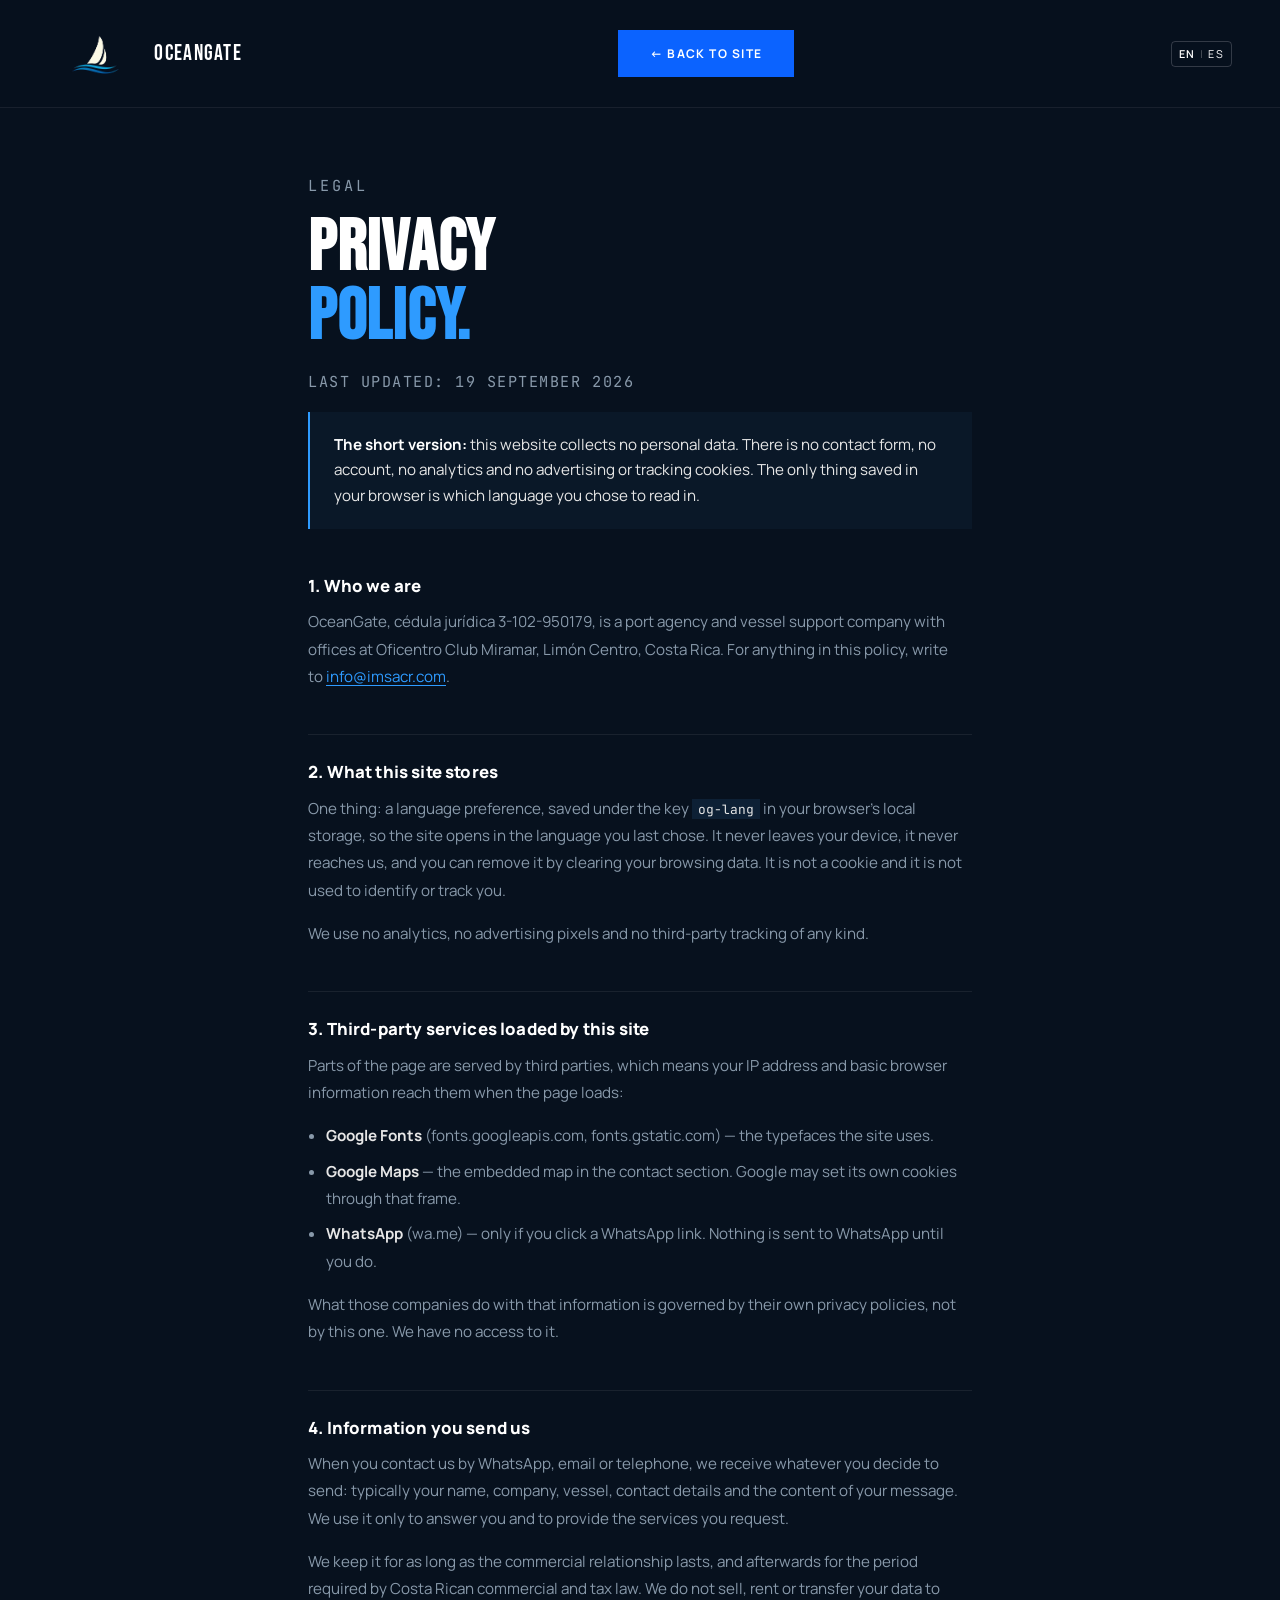
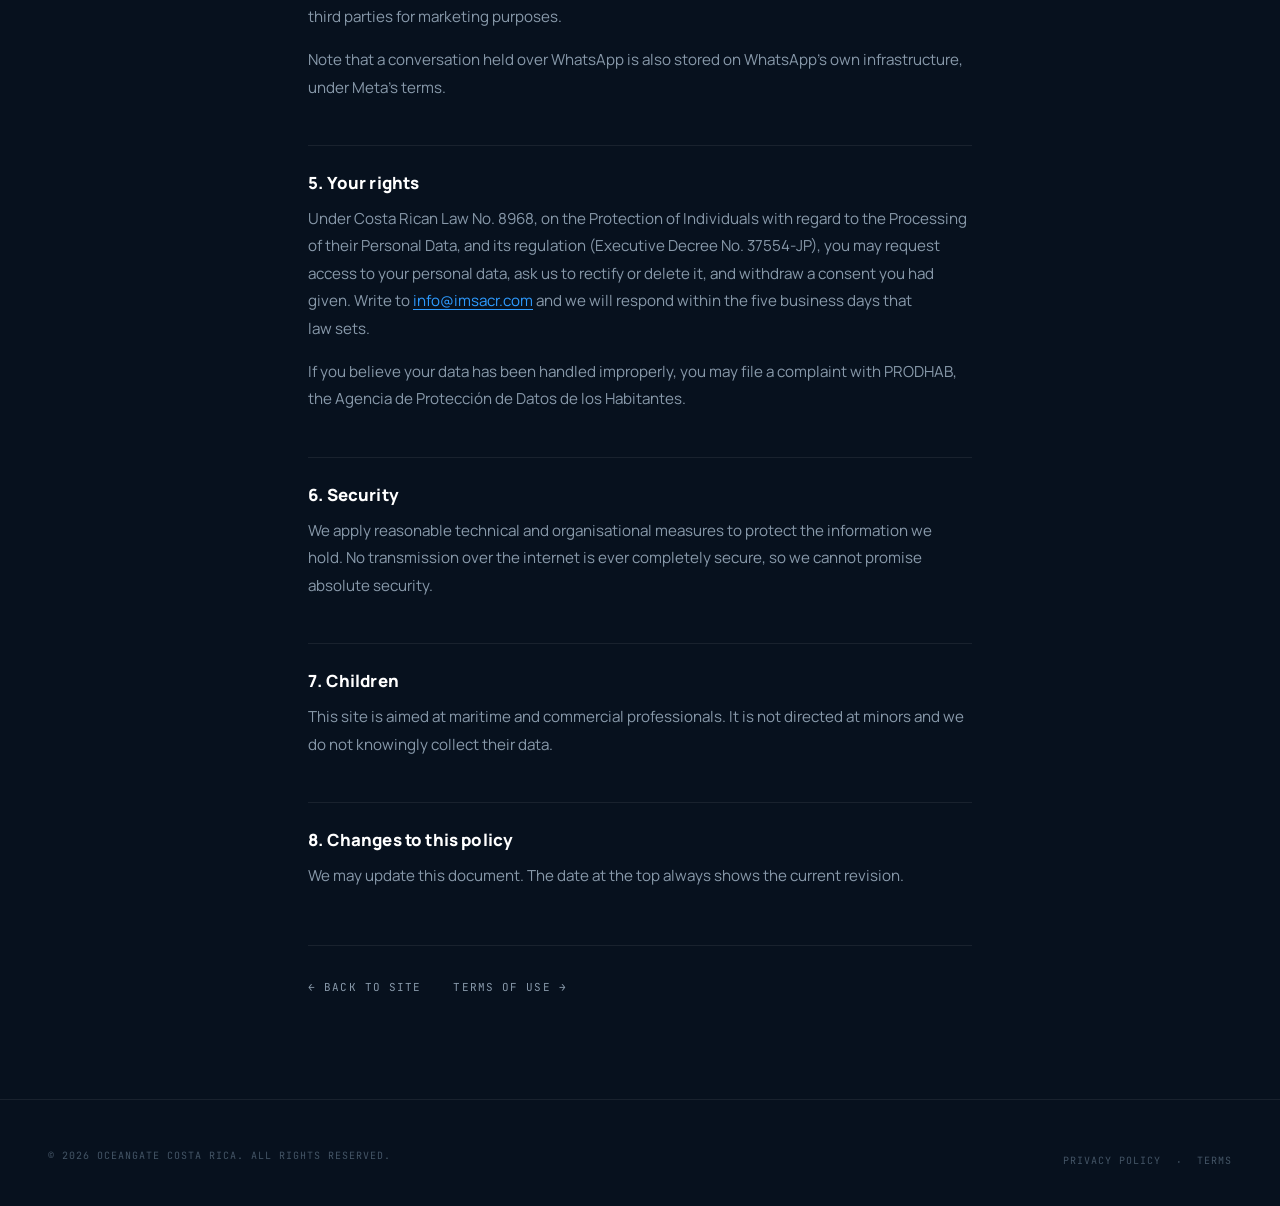
==== commit 5508abde: "Completa los datos de la sociedad en las paginas legales Se rellenan los 12 marcadores que quedaban " ====
--- a/privacy.html
+++ b/privacy.html
@@ -50,10 +50,9 @@
 
         <h2>1. Who we are</h2>
         <p>
-          OceanGate is the port agency and vessel support brand operated by
-          <span class="legal-todo">[RAZÓN SOCIAL COMPLETA]</span>, cédula jurídica
-          <span class="legal-todo">[NÚMERO]</span>, with offices at Oficentro Club Miramar,
-          Limón Centro, Costa Rica. For anything in this policy, write to
+          OceanGate, cédula jurídica 3-102-950179, is a port agency and vessel
+          support company with offices at Oficentro Club Miramar, Limón Centro,
+          Costa Rica. For anything in this policy, write to
           <a href="mailto:info@imsacr.com">info@imsacr.com</a>.
         </p>
 
@@ -152,9 +151,8 @@
 
         <h2>1. Quiénes somos</h2>
         <p>
-          OceanGate es la marca de agenciamiento portuario y soporte a buques operada por
-          <span class="legal-todo">[RAZÓN SOCIAL COMPLETA]</span>, cédula jurídica
-          <span class="legal-todo">[NÚMERO]</span>, con oficinas en el Oficentro Club Miramar,
+          OceanGate, cédula jurídica 3-102-950179, es una empresa de agenciamiento
+          portuario y soporte a buques, con oficinas en el Oficentro Club Miramar,
           Limón Centro, Costa Rica. Para cualquier asunto relacionado con esta política, escriba
           a <a href="mailto:info@imsacr.com">info@imsacr.com</a>.
         </p>
--- a/styles.css
+++ b/styles.css
@@ -2205,12 +2205,6 @@
 
 /* 720px+ */
 @media (min-width: 720px) {
-  .nav-links { display: flex; }
-  .nav-cta { display: inline-flex; }
-  .lang-toggle { display: inline-flex; }
-  .nav-hamburger { display: none; }
-  .mobile-menu { display: none !important; }
-
   .about-grid { grid-template-columns: 1fr 1fr; }
   .coverage-layout { grid-template-columns: 1fr 1fr; }
   .ops-layout { grid-template-columns: 1fr 1fr; }
@@ -2396,3 +2390,41 @@
     white-space: nowrap;
   }
 }
+
+/* =============================================================
+   21. Nav: correcciones de responsive
+   ============================================================= */
+
+/* El selector de idioma estaba oculto bajo 720px y el menu hamburguesa
+   nunca lo incluyo, asi que en celular no habia forma de pasar a espanol:
+   el sitio abre en ingles y ahi se quedaba. En un sitio costarricense,
+   donde la mayoria del trafico local es movil, eso dejaba toda la
+   traduccion inalcanzable. Ahora se muestra en todos los anchos. */
+.lang-toggle { display: inline-flex; }
+
+@media (max-width: 979px) {
+  .nav { gap: .5rem; }
+  .nav-logo img { width: 64px !important; height: 64px !important; }
+  .lang-toggle {
+    margin-left: auto;
+    padding: .45rem .6rem;
+    font-size: 10px;
+  }
+  .nav-hamburger { margin-left: .25rem; }
+}
+
+@media (max-width: 400px) {
+  .nav-logo-text { font-size: .95rem; }
+  .nav-logo img { width: 52px !important; height: 52px !important; }
+}
+
+/* El nav de escritorio entraba a los 720px, pero los enlaces mas el CTA
+   necesitan ~950px: entre medio, el boton y el selector se salian de la
+   pantalla. Se sube el corte a 980px y hasta ahi manda la hamburguesa. */
+@media (min-width: 980px) {
+  .nav-links { display: flex; }
+  .nav-cta { display: inline-flex; }
+  .nav-hamburger { display: none; }
+  .mobile-menu { display: none !important; }
+  .lang-toggle { margin-left: 0; }
+}
